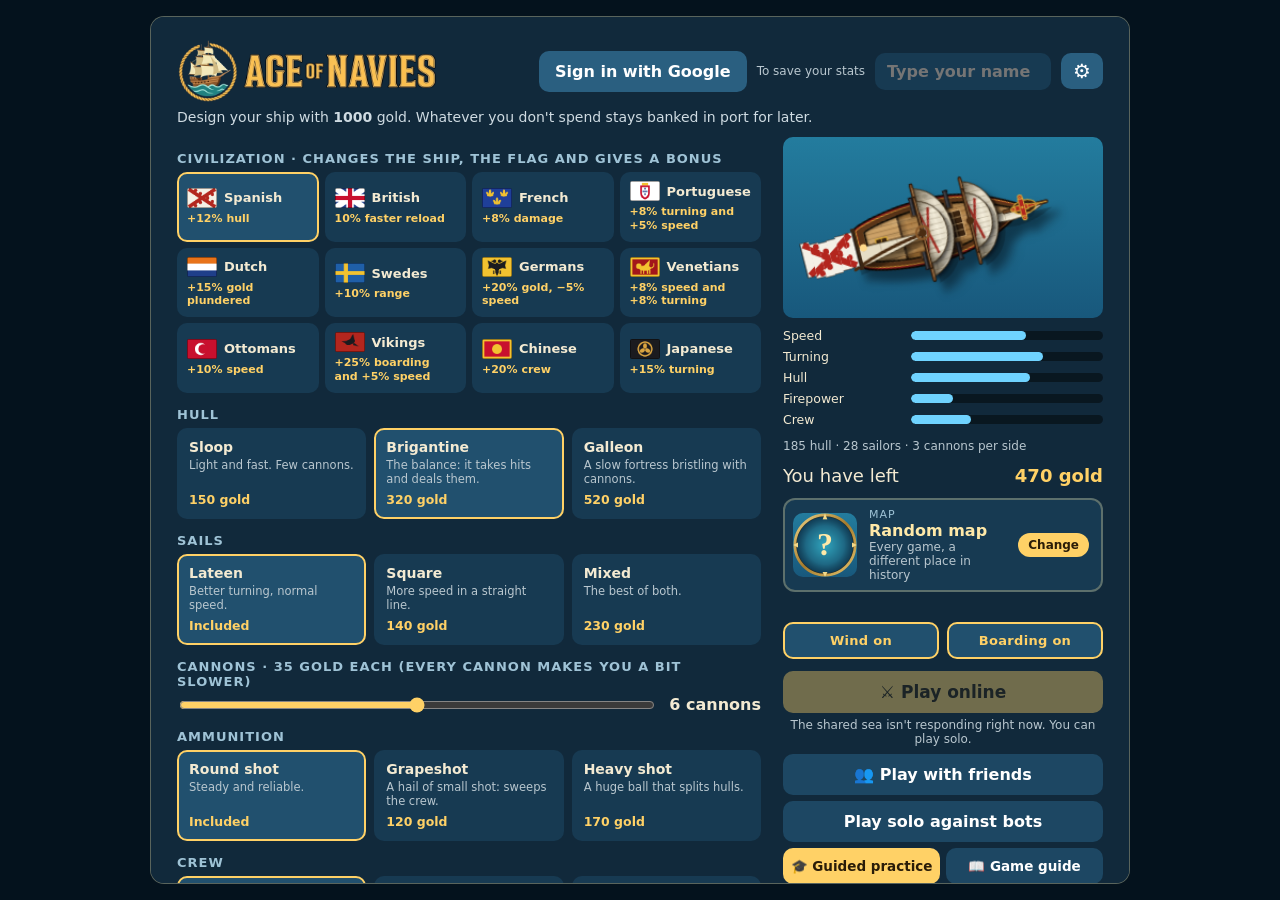
==== index.html @ 177ebe3e "Remolinos: tampoco atrapan a un barco rápido que ya perdió la gente y el casco en el centro (tiran c" ====
<!doctype html>
<html lang="es" data-tema="oscuro" class="cargando">
<head>
  <meta charset="utf-8">
  <meta name="viewport" content="width=device-width, initial-scale=1">
  <title>Age of Navies</title>
  <meta name="description" content="Diseñá tu flota, salí al mar, hundí y abordá barcos, y volvé al puerto con el botín.">
  <link rel="icon" href="favicon.ico" sizes="any">
  <link rel="icon" type="image/png" sizes="32x32" href="img/icono-32.png">
  <link rel="icon" type="image/png" sizes="192x192" href="img/icono-192.png">
  <link rel="apple-touch-icon" href="img/icono-180.png">
  <meta name="theme-color" content="#0f3350">
  <meta property="og:title" content="Age of Navies">
  <meta property="og:description" content="Diseñá tu flota, salí al mar, hundí y abordá barcos, y volvé al puerto con el botín.">
  <meta property="og:image" content="https://ageofnavies.com/img/compartir.jpg">
  <meta property="og:url" content="https://ageofnavies.com/">
  <meta property="og:type" content="website">
  <meta name="twitter:card" content="summary_large_image">
  <script>try { if (localStorage.getItem('aon-tema') === 'claro') document.documentElement.dataset.tema = 'claro'; } catch (e) {}</script>
  <!-- Mientras baja y arranca el juego se ve solo el logo: sin esto, al recargar aparecía un instante el astillero vacío (cajas sin texto ni barco).
       main.js saca la clase "cargando" cuando ya pintó todo; si el juego no llega a arrancar, se saca sola a los 8 segundos. -->
  <style>
    html.cargando body { background: #071a2a; }
    html.cargando body > *:not(#presentacion) { visibility: hidden !important; } /* #presentacion: la portada propia de la app de escritorio */
    html.cargando body::before { content: ""; position: fixed; inset: 0; z-index: 99; background: radial-gradient(ellipse at center, #123a59 0%, #071a2a 75%); }
    html.cargando body::after { content: ""; position: fixed; inset: 0; z-index: 100; background: url(img/logo.png) center / min(420px, 62vw) auto no-repeat; animation: carga-late 1.6s ease-in-out infinite; }
    @keyframes carga-late { 0%, 100% { opacity: 0.55; } 50% { opacity: 1; } }
  </style>
  <script>setTimeout(function () { document.documentElement.classList.remove('cargando'); }, 8000);</script>
  <noscript><style>html.cargando body > * { visibility: visible !important; } html.cargando body::before, html.cargando body::after { display: none; }</style></noscript>
  <script type="importmap">{"imports":{"/src/agua.js":"/src/agua.js?v=749728d3","/src/arte-aleman.js":"/src/arte-aleman.js?v=749728d3","/src/arte-britanico.js":"/src/arte-britanico.js?v=749728d3","/src/arte-chino.js":"/src/arte-chino.js?v=749728d3","/src/arte-elegidos.js":"/src/arte-elegidos.js?v=749728d3","/src/arte-emblemas.js":"/src/arte-emblemas.js?v=749728d3","/src/arte-emblemas2.js":"/src/arte-emblemas2.js?v=749728d3","/src/arte-emblemas3.js":"/src/arte-emblemas3.js?v=749728d3","/src/arte-emblemas4.js":"/src/arte-emblemas4.js?v=749728d3","/src/arte-espanol.js":"/src/arte-espanol.js?v=749728d3","/src/arte-frances.js":"/src/arte-frances.js?v=749728d3","/src/arte-holandes.js":"/src/arte-holandes.js?v=749728d3","/src/arte-japones.js":"/src/arte-japones.js?v=749728d3","/src/arte-motor.js":"/src/arte-motor.js?v=749728d3","/src/arte-otomano.js":"/src/arte-otomano.js?v=749728d3","/src/arte-portugues.js":"/src/arte-portugues.js?v=749728d3","/src/arte-real.js":"/src/arte-real.js?v=749728d3","/src/arte-realista.js":"/src/arte-realista.js?v=749728d3","/src/arte-sueco.js":"/src/arte-sueco.js?v=749728d3","/src/arte-veneciano.js":"/src/arte-veneciano.js?v=749728d3","/src/arte-vikingo.js":"/src/arte-vikingo.js?v=749728d3","/src/banderas.js":"/src/banderas.js?v=749728d3","/src/barcos.js":"/src/barcos.js?v=749728d3","/src/config.js":"/src/config.js?v=749728d3","/src/controles.js":"/src/controles.js?v=749728d3","/src/cuenta.js":"/src/cuenta.js?v=749728d3","/src/dibujo.js":"/src/dibujo.js?v=749728d3","/src/escenarios.js":"/src/escenarios.js?v=749728d3","/src/idioma.js":"/src/idioma.js?v=749728d3","/src/juego.js":"/src/juego.js?v=749728d3","/src/kraken-dibujo.js":"/src/kraken-dibujo.js?v=749728d3","/src/luces.js":"/src/luces.js?v=749728d3","/src/main.js":"/src/main.js?v=749728d3","/src/mapas.js":"/src/mapas.js?v=749728d3","/src/mundo.js":"/src/mundo.js?v=749728d3","/src/practica.js":"/src/practica.js?v=749728d3","/src/puerto.js":"/src/puerto.js?v=749728d3","/src/red.js":"/src/red.js?v=749728d3","/src/rng.js":"/src/rng.js?v=749728d3","/src/sonido.js":"/src/sonido.js?v=749728d3","/src/terreno-obrero.js":"/src/terreno-obrero.js?v=749728d3","/src/terreno.js":"/src/terreno.js?v=749728d3","/src/textos-historia.js":"/src/textos-historia.js?v=749728d3","/src/textos.js":"/src/textos.js?v=749728d3"}}</script>
  <link rel="stylesheet" href="estilos.css?v=749728d3">
</head>
<body>
  <canvas id="agua"></canvas>
  <canvas id="mar"></canvas>

  <div id="hud" class="oculto">
    <img class="logo-hud" src="img/logo.png" alt="Age of Navies">
    <div class="panel arriba-izq">
      <div class="fila"><canvas id="hud-bandera" width="30" height="20"></canvas><b id="hud-nombre">Tu barco</b><span id="hud-zona" class="suave"></span></div>
      <div id="hud-mapa" class="suave"></div>
      <div class="barra"><i id="hud-vida"></i><span id="hud-vida-txt"></span></div>
      <div class="barra trip"><i id="hud-trip"></i><span id="hud-trip-txt"></span></div>
      <div class="fila"><span data-t>Velas</span><span id="hud-velas" class="velas"></span></div>
      <div id="hud-velas-txt" class="suave"></div>
      <div id="hud-viento-fila" class="viento oculto"><canvas id="hud-viento" width="256" height="256"></canvas><span id="hud-viento-txt"></span></div>
      <div class="fila"><span data-t>Flota</span><span id="hud-flota"></span></div>
    </div>
    <div class="panel arriba-der">
      <div class="fila"><span data-t>Oro en bodega</span><b id="hud-bodega" class="oro">0</b></div>
      <div class="fila"><span data-t>Oro en puerto</span><b id="hud-puerto" class="oro">0</b></div>
      <div class="fila"><span data-t>Hundidos</span><b id="hud-hundidos">0</b></div>
      <div class="fila oculto" id="hud-monedas-fila"><span data-t>Monedas malditas</span><b id="hud-monedas" class="maldita">0</b></div>
      <div id="hud-linea" class="oculto">
        <div class="fila"><span data-t>Jugadores eliminados</span><b id="hud-eliminados">0</b></div>
        <div id="hud-tabla"></div>
      </div>
    </div>
    <div id="hud-tesoro" class="oculto">
      <b data-t>Galeón del tesoro en el mar</b>
      <div class="barra"><i id="hud-tesoro-barra"></i></div>
      <span id="hud-tesoro-txt"></span>
    </div>
    <!-- El Kraken despierto: su vida, hasta que lo hunden -->
    <div id="hud-kraken" class="oculto">
      <b id="hud-kraken-titulo">El Kraken despertó</b>
      <div class="barra"><i id="hud-kraken-barra"></i></div>
      <span id="hud-kraken-txt"></span>
    </div>
    <div id="hud-cartel" class="oculto"></div>
    <!-- Práctica guiada: qué hay que hacer y con qué tecla. Las teclas del paso van pintadas de oscuro; al apretarlas se encienden. -->
    <div id="practica" class="oculto">
      <div class="pra-cab"><span id="pra-paso"></span><span class="pra-botones"><button id="pra-saltar" type="button" data-t>Saltar este paso</button><button id="pra-salir" type="button" data-t>Salir de la práctica</button></span></div>
      <div class="pra-cuerpo">
        <div class="pra-texto"><b id="pra-titulo"></b><p id="pra-texto"></p></div>
        <div id="pra-teclas">
          <div class="teclado">
            <div><kbd data-k="q">Q</kbd><kbd data-k="w">W</kbd><kbd class="hueco">E</kbd><kbd data-k="r">R</kbd></div>
            <div class="corrida"><kbd data-k="a">A</kbd><kbd class="hueco">S</kbd><kbd data-k="d">D</kbd><kbd data-k="f">F</kbd><kbd data-k="p" class="suelta">P</kbd></div>
            <div><kbd data-k=" " class="espacio" data-t>espacio</kbd></div>
          </div>
          <div class="flechas"><kbd data-k="arrowup">↑</kbd><div><kbd class="hueco">←</kbd><kbd data-k="arrowdown">↓</kbd><kbd class="hueco">→</kbd></div></div>
          <svg class="raton" viewBox="0 0 64 96" aria-hidden="true">
            <path data-k="m0" d="M30 4 C14 4 4 16 4 32 V40 H30 Z"/>
            <path data-k="m2" d="M34 4 C50 4 60 16 60 32 V40 H34 Z"/>
            <path data-k="mover" d="M4 44 H60 V62 C60 80 48 92 32 92 C16 92 4 80 4 62 Z"/>
            <rect data-k="rueda" x="26" y="12" width="12" height="22" rx="6"/>
            <path class="cruz" d="M32 54 l5 6 h-3 v5 h5 v-3 l6 5 -6 5 v-3 h-5 v5 h3 l-5 6 -5 -6 h3 v-5 h-5 v3 l-6 -5 6 -5 v3 h5 v-5 h-3 z"/>
          </svg>
        </div>
      </div>
    </div>
    <div id="avisos"></div>
    <div id="pista"></div>
    <!-- Las acciones con su tecla: órdenes a la flota (Q y W), la habilidad (R) y el gancho (F). Apagadas (oscuras) mientras no se pueden usar -->
    <div id="hud-acciones">
      <button id="hud-orden" class="accion apagada" type="button"><kbd>Q</kbd><span class="ico"></span><small></small></button>
      <button id="hud-formacion" class="accion apagada" type="button"><kbd>W</kbd><canvas width="96" height="96"></canvas><small></small></button>
      <button id="hud-hab" class="accion" type="button"><kbd>R</kbd><span class="ico"></span><i class="espera"></i><b class="seg"></b><small></small></button>
      <button id="hud-gancho" class="accion apagada" type="button"><kbd>F</kbd><canvas width="96" height="96"></canvas><i class="espera"></i><b class="seg"></b><small></small></button>
    </div>
    <canvas id="minimapa" width="240" height="240"></canvas>
  </div>

  <div id="pantalla-astillero" class="pantalla">
    <div class="caja ancha">
      <div class="cabecera">
        <h1><img class="logo-titulo" src="img/logo.png" alt="Age of Navies"></h1>
        <div class="cabecera-der"><div id="cuenta"></div><button id="aj-abrir" class="boton icono" type="button" title="Ajustes" aria-label="Ajustes">⚙</button></div>
      </div>
      <p id="ast-sub" class="sub"></p>
      <div class="astillero">
        <div id="ast-opciones"></div>
        <div class="resumen">
          <canvas id="ast-vista" width="300" height="170"></canvas>
          <div id="ast-barras"></div>
          <div class="fila grande"><span data-t>Te queda</span><b id="ast-resto" class="oro"></b></div>
          <button id="ast-mapa-btn" class="mapa-boton" type="button">
            <canvas id="ast-mapa-vista" width="128" height="128"></canvas>
            <span><small data-t>Mapa</small><b id="ast-mapa-nombre"></b><em id="ast-mapa-lugar"></em></span>
            <i data-t>Cambiar</i>
          </button>
          <p id="ast-mapa-desc" class="suave"></p>
          <div id="ast-reglas" class="chips dos">
            <button id="reg-viento" type="button" class="chip"></button>
            <button id="reg-abordajes" type="button" class="chip"></button>
          </div>
          <label id="ast-nombre-fila" class="aj-nombre oculto"><span data-t>Nombre de capitán</span><input id="ast-nombre" class="nombre-propio" type="text" maxlength="16" autocomplete="off" spellcheck="false"></label>
          <button id="ast-linea" class="boton principal linea" type="button" data-t>⚔ Jugar online</button>
          <p id="ast-linea-info" class="suave centro"></p>
          <button id="ast-salas" class="boton secundario" type="button" data-t>👥 Jugar con amigos</button>
          <button id="ast-zarpar" class="boton secundario">Jugar solo contra bots</button>
          <div class="aprender">
            <button id="ast-practica" class="boton secundario" type="button" data-t>🎓 Práctica guiada</button>
            <button id="ast-guia" class="boton secundario" type="button" data-t>📖 Guía del juego</button>
          </div>
          <p id="ast-primera" class="suave centro oculto" data-t>¿Primera vez? Empezá por la práctica guiada: son tres minutos.</p>
          <p id="ast-mejor" class="suave"></p>
        </div>
      </div>
    </div>
  </div>

  <div id="pantalla-puerto" class="pantalla oculto">
    <div class="caja ancha">
      <h2 data-t>Puerto</h2>
      <p class="sub" data-t>Tu oro quedó a salvo. Tocá lo que quieras comprar: cada tarjeta dice qué hace y cuánto cuesta.</p>
      <p id="pto-practica" class="aviso bueno oculto" data-t>¡Práctica terminada! Mirá tranquilo qué se puede comprar. Al salir del puerto te mostramos una guía corta del resto del juego.</p>
      <div class="astillero">
        <div id="pto-opciones"></div>
        <div class="resumen">
          <canvas id="pto-vista" width="300" height="170"></canvas>
          <div id="pto-barras"></div>
          <div class="fila grande"><span data-t>Tu oro</span><b id="pto-oro" class="oro"></b></div>
          <button id="pto-salir" class="boton principal" data-t>Volver al mar</button>
        </div>
      </div>
    </div>
  </div>

  <div id="pantalla-fin" class="pantalla oculto">
    <div class="caja">
      <h2 id="fin-titulo">Te hundieron</h2>
      <div id="fin-datos"></div>
      <button id="fin-volver" class="boton principal" type="button"></button>
      <button id="fin-otra" class="boton secundario" type="button" data-t>Cambiar de flota</button>
    </div>
  </div>

  <div id="pantalla-guia" class="pantalla oculto">
    <div class="caja">
      <div class="cabecera"><h2 id="guia-titulo"></h2><span id="guia-n" class="suave"></span></div>
      <canvas id="guia-dibujo" width="1016" height="360"></canvas>
      <p id="guia-texto" class="sub"></p>
      <div class="botones">
        <button id="guia-atras" class="boton" type="button" data-t>Atrás</button>
        <button id="guia-sig" class="boton principal" type="button"></button>
      </div>
      <button id="guia-cerrar" class="boton enlace" type="button" data-t>Cerrar la guía</button>
    </div>
  </div>

  <div id="pantalla-mapas" class="pantalla oculto">
    <div class="caja ancha">
      <div class="cabecera">
        <h2 data-t>¿Dónde vas a navegar?</h2>
        <button id="map-cerrar" class="boton" type="button" data-t>Cerrar</button>
      </div>
      <p class="sub" data-t>Veinte lugares de la era de la vela. Las banderas muestran quiénes navegan en cada uno.</p>
      <div id="map-grilla"></div>
    </div>
  </div>

  <div id="pantalla-salas" class="pantalla oculto">
    <div class="caja">
      <div class="cabecera">
        <h2 data-t>Jugar con amigos</h2>
        <button id="sal-cerrar" class="boton" type="button" data-t>Cerrar</button>
      </div>
      <p class="sub" data-t>Creá una sala y pasale el código a tus amigos, o entrá a una sala pública.</p>
      <h3 data-t>Crear una sala</h3>
      <p id="sal-resumen" class="suave"></p>
      <div class="sal-fila">
        <label><span data-t>Jugadores</span>
          <select id="sal-max" class="campo"><option>2</option><option>4</option><option selected>6</option><option>8</option><option>12</option></select></label>
        <label class="sal-check"><input id="sal-publica" type="checkbox"> <span data-t>Sala pública (aparece en la lista)</span></label>
      </div>
      <button id="sal-crear" class="boton principal" type="button" data-t>Crear sala</button>
      <h3 data-t>Entrar con un código</h3>
      <div class="sal-fila">
        <input id="sal-codigo" class="campo" maxlength="6" autocomplete="off" placeholder="Código de la sala" data-t-ph>
        <button id="sal-entrar" class="boton" type="button" data-t>Entrar</button>
      </div>
      <h3 data-t>Salas públicas</h3>
      <div id="sal-lista"></div>
      <p id="sal-info" class="suave centro"></p>
    </div>
  </div>

  <div id="pantalla-perfil" class="pantalla oculto">
    <div class="caja">
      <h2>⚓ <span id="per-nombre"></span></h2>
      <div id="per-datos" class="datos"></div>
      <h3 data-t>Mejores saqueos</h3>
      <div id="per-ranking"></div>
      <div class="botones">
        <button id="per-cambiar" class="boton" data-t>Cambiar nombre</button>
        <button id="per-cerrar" class="boton principal" data-t>Cerrar</button>
      </div>
    </div>
  </div>

  <div id="pantalla-nombre" class="pantalla oculto">
    <form id="nom-form" class="caja chica">
      <h2 data-t>Tu nombre de jugador</h2>
      <p class="sub" data-t>Es el nombre que van a ver los demás. Tu mail de Google no se muestra a nadie.</p>
      <input id="nom-input" class="campo" maxlength="16" minlength="3" placeholder="Capitán…" data-t-ph autocomplete="off" required>
      <p id="nom-error" class="error"></p>
      <div class="botones">
        <button id="nom-cancelar" type="button" class="boton" data-t>Cancelar</button>
        <button id="nom-guardar" class="boton principal" data-t>Guardar</button>
      </div>
    </form>
  </div>

  <div id="pantalla-ajustes" class="pantalla oculto">
    <div class="caja chica">
      <h2 data-t>Ajustes</h2>
      <button type="button" class="aj-seccion" data-sec="idioma"><span data-t>Idioma</span> · <span id="aj-idioma-nombre"></span></button>
      <div id="aj-sec-idioma" class="aj-panel oculto">
      <div id="aj-idiomas" class="chips"></div>
      </div>
      <button type="button" class="aj-seccion" data-sec="graficos"><span data-t>Configuración de gráficos</span></button>
      <div id="aj-sec-graficos" class="aj-panel oculto">
      <div id="aj-escenario-bloque">
      <h3 data-t>Escenario</h3>
      <div id="aj-escenario" class="chips">
        <button type="button" class="chip" data-id="atardecer" data-t>Atardecer</button>
        <button type="button" class="chip" data-id="manana" data-t>Día</button>
        <button type="button" class="chip" data-id="noche" data-t>Noche</button>
        <button type="button" class="chip" data-id="tormenta" data-t>Tormenta</button>
      </div>
      </div>
      <h3 data-t>Pantalla</h3>
      <div id="aj-temas" class="chips dos">
        <button type="button" class="chip" data-id="oscuro">🌙 <span data-t>Oscura</span></button>
        <button type="button" class="chip" data-id="claro">☀️ <span data-t>Clara</span></button>
      </div>
      <h3 data-t>Gráficos</h3>
      <div id="aj-calidad" class="chips">
        <button type="button" class="chip" data-id="baja" data-t>Baja</button>
        <button type="button" class="chip" data-id="media" data-t>Media</button>
        <button type="button" class="chip" data-id="alta" data-t>Alta</button>
        <button type="button" class="chip" data-id="maxima" data-t>Ultra</button>
      </div>
      <label class="aj-vol"><span data-t>Resolución</span><input id="aj-res" type="range" min="50" max="100" step="5"><b id="aj-res-n"></b></label>
      <div class="aj-vol"><span data-t>Cuadros por segundo</span><span id="aj-fps" class="chips">
        <button type="button" class="chip" data-id="30">30</button>
        <button type="button" class="chip" data-id="60">60</button>
        <button type="button" class="chip" data-id="120">120</button>
        <button type="button" class="chip" data-id="0" data-t>Sin tope</button>
      </span><b></b></div>
      <label class="aj-tilde"><input id="aj-calma" type="checkbox"> <span data-t>Menos movimiento en pantalla</span></label>
      <label class="aj-tilde"><input id="aj-formas" type="checkbox"> <span data-t>Amigos y enemigos con formas, además del color</span></label>
      </div>
      <button type="button" class="aj-seccion" data-sec="controles"><span data-t>Configuración de controles</span></button>
      <div id="aj-sec-controles" class="aj-panel oculto">
      <p class="suave aj-nota" data-t>Clic en una tecla para cambiarla</p>
      <div id="aj-teclas" class="aj-teclas"></div>
      <button id="aj-teclas-reset" type="button" class="boton aj-reset" data-t>Restablecer teclas</button>
      <div class="ayuda"><span data-t>El barco sigue al cursor · clic izquierdo: babor · clic derecho: estribor · espacio: los dos</span></div>
      </div>
      <h3 data-t>Sonido</h3>
      <label class="aj-vol"><span data-t>Efectos y ambiente</span><input id="aj-vol-sonido" type="range" min="0" max="100" step="1"><b id="aj-vol-sonido-n"></b></label>
      <label class="aj-vol"><span data-t>Música</span><input id="aj-vol-musica" type="range" min="0" max="100" step="1"><b id="aj-vol-musica-n"></b></label>
      <p class="suave aj-nota" id="aj-credito"></p>
      <p id="aj-sigue" class="suave oculto" data-t>La partida sigue mientras tenés los ajustes abiertos. ESC para volver.</p>
      <div class="botones">
        <button id="aj-dejar" type="button" class="boton oculto" data-t>Dejar la partida</button>
        <button id="aj-cerrar" type="button" class="boton principal" data-t>Cerrar</button>
      </div>
    </div>
  </div>

  <script src="vendor/supabase.min.js?v=749728d3" defer></script>
  <script type="module" src="src/main.js?v=749728d3"></script>
</body>
</html>
---- estilos.css ----
/* Colores: pantalla oscura (la de siempre) y pantalla clara. El mar del juego no cambia. */
:root {
  --fondo: #0f3350; --texto: #f3ead2; --suave: #b9c7cf; --sub: #cfdbe2; --titulo: #ffe9a8; --rotulo: #9fc3d6;
  --panel: rgba(8, 26, 40, 0.72); --panel-fuerte: rgba(8, 26, 40, 0.85); --borde: rgba(255, 236, 170, 0.3); --velo: rgba(6, 22, 36, 0.82);
  --caja: #11293b; --tarjeta: #173a52; --tarjeta-hover: #1d4763; --tarjeta-elegida: #21506e;
  --carta: linear-gradient(#1a405a, #143247); --carta-elegida: linear-gradient(#245674, #1b4560);
  --oro: #ffd166; --acento: #ffd166; --boton: #2a5f80; --boton-2: #1d4763; --campo: #0c2233; --texto-campo: #fff;
  --surco: rgba(0, 0, 0, 0.45); --error: #ff8f8f; --yo: #b8ffcb; --maldita: #b9e8a0; --maldita-borde: #3d5a2a;
  /* La identidad del mar, compartida con el inicio de la app y con src/escenarios.js (PALETA): vidrio oscuro, borde dorado y los
     cálidos reservados para luces y acentos. */
  --vidrio: rgba(5, 18, 28, 0.66); --vidrio-fuerte: rgba(5, 18, 28, 0.80); --borde-oro: rgba(255, 233, 168, 0.3); --farol: #ffb45e; --marfil: #f3ead2;
  color-scheme: dark;
}
:root[data-tema="claro"] {
  --fondo: #cfe3ee; --texto: #23303a; --suave: #5d6b74; --sub: #4a5560; --titulo: #7a4a06; --rotulo: #3f6a80;
  --panel: rgba(251, 246, 231, 0.9); --panel-fuerte: rgba(251, 246, 231, 0.96); --borde: rgba(90, 70, 30, 0.3); --velo: rgba(190, 214, 228, 0.78);
  --caja: #fbf6e7; --tarjeta: #efe6cc; --tarjeta-hover: #e6d9b6; --tarjeta-elegida: #ffe7a6;
  --carta: linear-gradient(#f5edd6, #eadfc0); --carta-elegida: linear-gradient(#ffeebc, #ffe19a);
  --oro: #9a6200; --acento: #d99a00; --boton: #2a5f80; --boton-2: #3d7699; --campo: #fff; --texto-campo: #23303a;
  --surco: rgba(0, 0, 0, 0.18); --error: #c0392b; --yo: #1c7a3a; --maldita: #3f7a22; --maldita-borde: #9cc480;
  color-scheme: light;
}
* { box-sizing: border-box; }
html, body { margin: 0; height: 100%; overflow: hidden; background: var(--fondo); color: var(--texto); font-family: system-ui, -apple-system, 'Segoe UI', sans-serif; }
/* el agua (WebGL) va debajo del lienzo del juego, que es transparente donde hay mar */
canvas#agua { position: fixed; inset: 0; width: 100%; height: 100%; display: block; pointer-events: none; }
canvas#mar { position: fixed; inset: 0; width: 100%; height: 100%; display: block; cursor: none; }
.oculto { display: none !important; }
/* En el mar, los paneles son del mismo vidrio que el inicio: oscuro, translúcido, con el borde dorado (la pantalla clara conserva los suyos) */
:root:not([data-tema="claro"]) #hud .panel { background: var(--vidrio); border-color: var(--borde-oro); backdrop-filter: blur(6px); }
:root:not([data-tema="claro"]) #hud .accion:not(.apagada), :root:not([data-tema="claro"]) #hud .aviso { background: var(--vidrio-fuerte); backdrop-filter: blur(6px); }
:root:not([data-tema="claro"]) #minimapa { box-shadow: 0 0 0 1px var(--borde-oro); }
.oro { color: var(--oro); }
.suave { color: var(--suave); font-size: 12px; }

/* HUD */
#hud { position: fixed; inset: 0; pointer-events: none; }
.panel { position: absolute; background: var(--panel); border: 1px solid var(--borde); border-radius: 10px; padding: 10px 12px; font-size: 13px; min-width: 200px; }
.arriba-izq { top: 62px; left: 12px; }
.logo-hud { position: absolute; top: 10px; left: 12px; height: 44px; filter: drop-shadow(0 2px 3px rgba(0,0,0,0.5)); }
.logo-titulo { display: block; height: 64px; max-width: 100%; object-fit: contain; object-position: left; }
.arriba-der { top: 12px; right: 12px; }
.abajo-izq { bottom: 12px; left: 12px; }
.fila { display: flex; justify-content: space-between; align-items: center; gap: 14px; margin: 3px 0; }
.fila.grande { font-size: 18px; margin: 12px 0; }
.barra { position: relative; height: 16px; background: rgba(0, 0, 0, 0.5); border-radius: 5px; overflow: hidden; margin: 5px 0; }
.barra i { position: absolute; inset: 0 auto 0 0; background: #3ecf5e; width: 100%; }
.barra.trip i { background: #e8c16a; }
.barra span { position: absolute; inset: 0; text-align: center; font-size: 11px; line-height: 16px; color: #fff; text-shadow: 0 1px 2px #000; }
.barra.chica { height: 8px; width: 120px; margin: 0; }
.barra.chica i { background: #ffd166; }
.recarga { display: flex; justify-content: space-between; align-items: center; gap: 10px; margin: 4px 0; }
.ayuda { margin-top: 8px; font-size: 11px; color: var(--suave); }
.velas { letter-spacing: 3px; color: var(--texto); }
.viento { display: flex; align-items: center; gap: 8px; margin: 6px 0 2px; font-size: 13px; }
.viento canvas { width: 128px; height: 128px; flex: none; } /* 128 desde el 14/11/2026 (era 64, después 96): Nicolás la pidió más grande */
.viento .bien { color: var(--yo); }
.viento .mal { color: var(--error); }
#minimapa { position: absolute; right: 12px; bottom: 12px; border-radius: 8px; }
#avisos { position: absolute; top: 14px; left: 50%; transform: translateX(-50%); display: flex; flex-direction: column; gap: 6px; align-items: center; width: min(560px, 60vw); }
.aviso { background: var(--panel-fuerte); border-radius: 8px; padding: 7px 14px; font-size: 14px; font-weight: 600; border-left: 4px solid #8fb7cc; text-align: center; }
.aviso.bueno { border-color: #3ecf5e; }
.aviso.malo { border-color: #e5484d; }
/* Kraken y monedas de Flint Braun: más grandes y con una entrada que llama la atención */
#avisos:has(.grande) { width: min(820px, 60vw); }
.aviso.grande { padding: 13px 26px; font-size: clamp(18px, 2.3vw, 27px); font-weight: 800; line-height: 1.25; border-left-width: 7px; border-radius: 12px; box-shadow: 0 8px 22px rgba(0, 0, 0, 0.4); animation: aviso-grande 0.35s ease-out; }
.aviso.grande.info { border-color: var(--maldita); }
@keyframes aviso-grande { 0% { opacity: 0; transform: scale(0.85) translateY(-10px); } 60% { transform: scale(1.04); } 100% { opacity: 1; transform: none; } }
#pista { position: absolute; bottom: 110px; left: 50%; transform: translateX(-50%); background: rgba(255, 236, 170, 0.92); color: #2a1c08; font-weight: 700; padding: 8px 16px; border-radius: 999px; font-size: 14px; white-space: nowrap; }
#pista:empty { display: none; }
/* El evento del tesoro: cartel arriba con el tiempo que le queda al galeón para llegar al puerto */
#hud-tesoro { position: absolute; top: 14px; left: 50%; transform: translateX(-50%); width: min(380px, 46vw); padding: 8px 14px 10px; border-radius: 12px; text-align: center;
  background: rgba(40, 28, 6, 0.86); border: 2px solid #e2b93b; color: #ffe9a8; box-shadow: 0 6px 18px rgba(0, 0, 0, 0.35); }
#hud-tesoro b { display: block; font-size: 14px; letter-spacing: 0.6px; text-transform: uppercase; }
#hud-tesoro .barra { height: 9px; margin: 6px 0 4px; background: rgba(0, 0, 0, 0.45); }
#hud-tesoro .barra i { background: linear-gradient(90deg, #ffd166, #e2a23b); }
#hud-tesoro span { font-size: 12px; font-weight: 700; }
#hud-tesoro:not(.oculto) ~ #avisos { top: 92px; }
/* El Kraken: el mismo cartel, en el rosa viejo de su piel, con su vida. Si también anda el galeón del tesoro, va debajo de ese cartel */
#hud-kraken { position: absolute; top: 14px; left: 50%; transform: translateX(-50%); width: min(380px, 46vw); padding: 8px 14px 10px; border-radius: 12px; text-align: center;
  background: rgba(30, 16, 22, 0.9); border: 2px solid #a8707f; color: #dcb9c0; box-shadow: 0 6px 18px rgba(0, 0, 0, 0.45); }
#hud-kraken b { display: block; font-size: 14px; letter-spacing: 0.6px; text-transform: uppercase; }
#hud-kraken .barra { height: 9px; margin: 6px 0 4px; background: rgba(0, 0, 0, 0.5); }
#hud-kraken .barra i { background: linear-gradient(90deg, #dcb9c0, #a8707f 55%, #4a2f3a); }
#hud-kraken span { font-size: 12px; font-weight: 700; font-variant-numeric: tabular-nums; }
#hud-kraken.furia { border-color: #e07a5f; }
#hud-tesoro:not(.oculto) ~ #hud-kraken { top: 92px; }
#hud-kraken:not(.oculto) ~ #avisos { top: 92px; }
#hud-tesoro:not(.oculto) ~ #hud-kraken:not(.oculto) ~ #avisos { top: 170px; }
/* Cartel grande y breve en el medio (el viento cambió) */
#hud-cartel { position: absolute; top: 24%; left: 50%; transform: translateX(-50%); padding: 12px 30px; border-radius: 12px; font-size: clamp(20px, 3vw, 34px); font-weight: 900; letter-spacing: 3px;
  text-transform: uppercase; color: #fff; background: rgba(8, 30, 48, 0.78); border: 2px solid rgba(255, 255, 255, 0.55); text-shadow: 0 2px 8px rgba(0, 0, 0, 0.6); animation: cartel 3.6s ease both; }
@keyframes cartel { 0% { opacity: 0; transform: translateX(-50%) scale(0.92); } 10%, 78% { opacity: 1; transform: translateX(-50%) scale(1); } 100% { opacity: 0; transform: translateX(-50%) scale(1.03); } }
/* Las acciones con su tecla (Q y W de la flota, R de la habilidad): botones cuadrados abajo, en el medio */
/* abajo a la izquierda (14/11/2026): en el medio los tapaba el cartel de ayuda ("Arrimate al Mercante…") */
#hud-acciones { position: absolute; bottom: 12px; left: 12px; display: flex; gap: 10px; pointer-events: auto; }
@media (min-width: 1800px) { #hud-acciones { zoom: 1.25; } }
@media (min-width: 2300px) { #hud-acciones { zoom: 1.5; } } /* en pantallas grandes quedaban chicos */
.accion { position: relative; width: 84px; height: 88px; padding: 0; border-radius: 12px; border: 2px solid var(--borde); background: var(--panel-fuerte); color: var(--texto); cursor: pointer; font: inherit; overflow: hidden; }
.accion:hover { border-color: var(--acento); }
.accion kbd { position: absolute; top: 4px; left: 4px; z-index: 2; min-width: 20px; height: 20px; display: grid; place-items: center; border-radius: 5px; font: 800 12px system-ui, sans-serif; background: #efe6cc; color: #2a1c08; border-bottom: 2px solid #b9ab86; }
.accion .ico { position: absolute; inset: 6px 0 30px; display: grid; place-items: center; font-size: 32px; line-height: 1; }
.accion canvas { position: absolute; left: 18px; top: 6px; width: 48px; height: 48px; }
.accion small { position: absolute; left: 2px; right: 2px; bottom: 4px; height: 24px; display: grid; place-items: center; font-size: 10.5px; font-weight: 700; line-height: 1.1; text-align: center; overflow: hidden; }
.accion .espera { position: absolute; left: 0; right: 0; top: 0; height: 0; background: rgba(0, 0, 0, 0.66); z-index: 1; }
.accion .seg { position: absolute; inset: 0 0 26px; display: grid; place-items: center; z-index: 2; font-size: 24px; font-weight: 900; color: #fff; text-shadow: 0 1px 4px #000; }
.accion.lista { border-color: var(--acento); }
.accion.activa { border-color: #ff8f8f; }
/* apagada: todavía no se puede usar (sin flota, gancho fuera de alcance…): gris y oscura; se enciende de color cuando se puede */
.accion.apagada { border-color: rgba(255, 255, 255, 0.12); background: rgba(6, 16, 24, 0.9); cursor: default; }
.accion.apagada > :not(.seg):not(.espera) { filter: grayscale(1) brightness(0.5); } /* los segundos de espera siguen blancos, para leerlos */
.accion.apagada:hover { border-color: rgba(255, 255, 255, 0.12); }
#pantalla-ajustes .ayuda { margin: 0; font-size: 12px; line-height: 1.5; }
#aj-sigue { margin: 10px 0 0; color: var(--titulo); font-weight: 700; }
#aj-dejar { background: #8a2d2d; }

/* Práctica guiada: el panel de abajo con el paso y el teclado dibujado */
#practica { position: absolute; bottom: 12px; left: 50%; transform: translateX(-50%); width: min(clamp(680px, 44vw, 900px), calc(100vw - 800px)); min-width: 430px; /* deja lugar a los botones de abajo a la izquierda y al minimapa */ background: var(--panel-fuerte); border: 2px solid var(--acento); border-radius: 12px; padding: 9px 14px 11px; pointer-events: auto; }
#hud.practica #pista { bottom: auto; top: 23%; }
@media (max-width: 1240px) { #hud.practica #hud-acciones { bottom: 250px; } } /* pantalla angosta: los botones suben para no pisar el panel de la práctica */
.pra-cab { display: flex; justify-content: space-between; align-items: center; gap: 10px; font-size: 12px; color: var(--rotulo); text-transform: uppercase; letter-spacing: 1px; font-weight: 800; }
.pra-botones { display: flex; gap: 6px; }
.pra-botones button { font: inherit; font-size: 11px; text-transform: none; letter-spacing: 0; font-weight: 700; padding: 4px 9px; border-radius: 999px; border: 1px solid var(--borde); background: none; color: var(--suave); cursor: pointer; }
.pra-botones button:hover { color: var(--texto); border-color: var(--acento); }
.pra-cuerpo { display: flex; flex-wrap: wrap; gap: 8px 16px; align-items: center; justify-content: center; margin-top: 4px; }
.pra-texto { flex: 1; min-width: 250px; }
.pra-texto b { font-size: 18px; color: var(--titulo); }
.pra-texto p { margin: 4px 0 0; font-size: clamp(13.5px, 0.95vw, 16px); line-height: 1.4; }
#practica.hecho { animation: pra-hecho 0.9s ease; }
@keyframes pra-hecho { 0%, 100% { box-shadow: none; } 30% { box-shadow: 0 0 0 4px rgba(62, 207, 94, 0.85); border-color: #3ecf5e; } }
#pra-teclas { display: flex; gap: 12px; align-items: flex-end; flex: none; }
.teclado, .flechas { display: flex; flex-direction: column; gap: 4px; }
.teclado > div, .flechas > div { display: flex; gap: 4px; }
.teclado .corrida { margin-left: 9px; }
.flechas { align-items: center; }
#practica kbd { width: 30px; height: 30px; display: grid; place-items: center; border-radius: 6px; font: 800 13px system-ui, sans-serif; background: #efe6cc; color: #2a1c08; border-bottom: 3px solid #b9ab86; opacity: 0.4; transition: transform 0.05s; }
#practica kbd.hueco { opacity: 0.16; }
#practica kbd.suelta { margin-left: 12px; }
#practica kbd.espacio { width: 132px; height: 24px; font-size: 10px; text-transform: uppercase; letter-spacing: 1px; margin-left: 22px; }
/* la tecla que pide el paso: pintada de oscuro, con el borde dorado */
#practica kbd.pide { opacity: 1; background: #17120a; color: #ffd166; border-bottom-color: #000; box-shadow: 0 0 0 2px #ffd166; }
#practica kbd.apretada { opacity: 1; background: #ffd166; color: #2a1c08; border-bottom-color: #b9812a; transform: translateY(2px); }
.raton { width: 46px; height: 69px; flex: none; }
.raton [data-k] { fill: #efe6cc; opacity: 0.4; stroke: #2a1c08; stroke-width: 1.5; }
.raton .cruz { fill: #2a1c08; opacity: 0.25; }
.raton [data-k].pide { opacity: 1; fill: #17120a; stroke: #ffd166; stroke-width: 2.5; }
.raton [data-k="mover"].pide ~ .cruz { fill: #ffd166; opacity: 1; }
.raton [data-k].apretada { opacity: 1; fill: #ffd166; }
/* Astillero: aprender a jugar */
.aprender { display: grid; grid-template-columns: 1fr 1fr; gap: 6px; }
.aprender .boton { padding: 10px 6px; font-size: 13.5px; }
.aprender .boton.nuevo { background: #ffd166; color: #2a1c08; animation: carga-late 1.6s ease-in-out infinite; }
#ast-primera { color: var(--titulo); font-weight: 700; }
/* Guía del juego */
#pantalla-guia .caja { width: min(760px, 100%); }
#pantalla-guia { z-index: 7; } /* por encima del menú de la app de escritorio */
#guia-dibujo { width: 100%; height: auto; border-radius: 10px; display: block; margin: 8px 0 4px; }
#guia-texto { font-size: 16px; line-height: 1.5; min-height: 112px; }
#guia-cerrar { display: block; margin: 8px auto 0; }
#pto-practica { text-align: left; margin-bottom: 10px; }

/* Pantallas */
.pantalla { position: fixed; inset: 0; background: var(--velo); display: flex; align-items: center; justify-content: center; padding: 16px; overflow: auto; }
.caja { background: var(--caja); border: 1px solid var(--borde); border-radius: 14px; padding: 22px 26px; width: min(560px, 100%); max-height: 100%; overflow: auto; }
.caja.ancha { width: min(980px, 100%); }
h1 { margin: 0; font-size: 34px; letter-spacing: 2px; color: var(--titulo); }
h2 { margin: 0 0 6px; font-size: 26px; color: var(--titulo); }
h3 { margin: 14px 0 6px; font-size: 13px; text-transform: uppercase; letter-spacing: 1px; color: var(--rotulo); }
.sub { margin: 6px 0 12px; color: var(--sub); font-size: 14px; }
.astillero { display: grid; grid-template-columns: 1fr 320px; gap: 22px; }
@media (max-width: 800px) { .astillero { grid-template-columns: 1fr; } }
.opciones { display: grid; grid-template-columns: repeat(3, 1fr); gap: 8px; }
.opcion { background: var(--tarjeta); border: 2px solid transparent; border-radius: 10px; padding: 9px 10px; color: inherit; text-align: left; cursor: pointer; font: inherit; }
.opcion:hover { background: var(--tarjeta-hover); }
.opcion.elegida { border-color: var(--acento); background: var(--tarjeta-elegida); }
.opcion b { display: block; font-size: 14px; }
.opcion small { display: block; color: var(--suave); font-size: 11.5px; margin: 3px 0; min-height: 28px; }
.opcion em { font-style: normal; color: var(--oro); font-size: 12.5px; font-weight: 700; }
.deslizador { display: flex; align-items: center; gap: 12px; }
.deslizador input { flex: 1; accent-color: #ffd166; }
.resumen canvas { width: 100%; background: linear-gradient(#237c9e, #18587c); border-radius: 10px; }
.stat { display: grid; grid-template-columns: 120px 1fr; align-items: center; gap: 8px; font-size: 12.5px; margin: 6px 0; }
.stat div { height: 9px; background: var(--surco); border-radius: 5px; overflow: hidden; }
.stat i { display: block; height: 100%; background: #6fd3ff; border-radius: 5px; transition: width 0.2s; }
.boton { font: inherit; font-weight: 700; border: 0; border-radius: 10px; padding: 11px 16px; cursor: pointer; background: var(--boton); color: #fff; }
.boton.principal { background: #ffd166; color: #2a1c08; width: 100%; font-size: 16px; margin-top: 8px; }
.boton:disabled { opacity: 0.4; cursor: not-allowed; }
.mejora { display: flex; justify-content: space-between; align-items: center; gap: 12px; background: var(--tarjeta); border-radius: 10px; padding: 9px 12px; margin: 7px 0; }
.mejora div b { display: block; font-size: 14px; }
.mejora div small { color: var(--suave); font-size: 12px; }
.mejora .boton { white-space: nowrap; min-width: 92px; }
#fin-datos { margin: 12px 0; font-size: 15px; }

.opcion:disabled { cursor: default; opacity: 0.55; }
.opcion.elegida:disabled { opacity: 1; }
.opcion em.caro { color: var(--error); }
#hud-velas-txt { margin-top: 2px; }

/* Cuenta y perfil */
.cabecera { display: flex; justify-content: space-between; align-items: center; gap: 12px; flex-wrap: wrap; }
#cuenta { display: flex; align-items: center; gap: 10px; }
.boton.enlace { background: none; color: var(--suave); padding: 6px; font-weight: 500; text-decoration: underline; }
.caja.chica { width: min(420px, 100%); }
.campo { width: 100%; font: inherit; font-size: 18px; padding: 11px 12px; border-radius: 10px; border: 2px solid var(--boton); background: var(--campo); color: var(--texto-campo); }
.campo:focus { outline: none; border-color: var(--acento); }
.error { color: var(--error); font-size: 13px; min-height: 18px; margin: 8px 0 0; }
.botones { display: flex; gap: 10px; margin-top: 12px; }
.botones .boton { flex: 1; margin-top: 0; }
.datos { display: grid; grid-template-columns: repeat(2, 1fr); gap: 8px; margin: 12px 0; }
.dato { background: var(--tarjeta); border-radius: 10px; padding: 10px 12px; }
.dato b { display: block; font-size: 22px; color: var(--oro); }
.dato span { font-size: 12px; color: var(--suave); }
#per-ranking .fila { padding: 5px 8px; border-radius: 6px; }
#per-ranking .fila.yo { background: var(--tarjeta-elegida); }
#pantalla-nombre { z-index: 5; }

.mapa { display: flex; align-items: center; gap: 10px; margin-top: 4px; }
.mapa span { font-size: 13px; text-transform: uppercase; letter-spacing: 1px; color: var(--rotulo); }
.mapa select.campo { font-size: 15px; padding: 8px 10px; cursor: pointer; }
#ast-mapa-desc { margin: 6px 0 2px; min-height: 16px; }

#ast-mapa-desc b { color: var(--titulo); font-weight: 600; }
.mapa select.campo { min-width: 0; flex: 1; }

/* Civilizaciones */
.opciones.civs { grid-template-columns: repeat(4, 1fr); gap: 6px; }
.opciones.civs .opcion { padding: 7px 8px; }
.civ { display: flex; align-items: center; gap: 7px; }
.civ canvas { width: 30px; height: 20px; flex: none; border-radius: 2px; }
.opciones.civs .opcion b { font-size: 13px; }
.opciones.civs .opcion em { display: block; font-size: 11px; margin-top: 4px; line-height: 1.25; }
@media (max-width: 800px) { .opciones.civs { grid-template-columns: repeat(2, 1fr); } }
#hud-bandera { width: 24px; height: 16px; flex: none; }
#hud-nombre { flex: 1; }

/* Menú de mapas */
.mapa-boton { display: flex; align-items: center; gap: 12px; width: 100%; margin-top: 6px; padding: 8px 12px 8px 8px; background: var(--tarjeta); border: 2px solid var(--borde); border-radius: 12px; color: inherit; font: inherit; cursor: pointer; text-align: left; }
.mapa-boton:hover { background: var(--tarjeta-hover); border-color: var(--acento); }
.mapa-boton canvas { width: 64px; height: 64px; flex: none; }
.mapa-boton span { flex: 1; min-width: 0; display: flex; flex-direction: column; }
.mapa-boton small { font-size: 11px; text-transform: uppercase; letter-spacing: 1px; color: var(--rotulo); }
.mapa-boton b { font-size: 16px; color: var(--titulo); }
.mapa-boton em { font-style: normal; font-size: 12px; color: var(--suave); }
.mapa-boton i { font-style: normal; font-weight: 700; font-size: 12px; color: #2a1c08; background: #ffd166; border-radius: 999px; padding: 5px 10px; }
#map-grilla { display: grid; grid-template-columns: repeat(auto-fill, minmax(190px, 1fr)); gap: 12px; }
.mapa-carta { position: relative; display: flex; flex-direction: column; align-items: center; gap: 3px; padding: 14px 10px 12px; background: var(--carta); border: 2px solid transparent; border-radius: 14px; color: inherit; font: inherit; cursor: pointer; text-align: center; transition: transform 0.12s, border-color 0.12s; }
.mapa-carta:hover { transform: translateY(-3px); border-color: rgba(255, 209, 102, 0.6); }
.mapa-carta.elegida { border-color: var(--acento); background: var(--carta-elegida); }
.mapa-carta .vista { width: 132px; height: 132px; filter: drop-shadow(0 4px 6px rgba(0, 0, 0, 0.45)); }
.mapa-carta .flags { display: flex; gap: 4px; justify-content: center; min-height: 18px; margin: 6px 0 2px; }
.mapa-carta .flags canvas { width: 26px; height: 17px; border-radius: 2px; box-shadow: 0 1px 2px rgba(0, 0, 0, 0.5); }
.mapa-carta b { font-size: 15px; color: var(--titulo); }
.mapa-carta span { font-size: 12px; color: var(--rotulo); }
.mapa-carta small { font-size: 11.5px; color: var(--sub); line-height: 1.3; margin-top: 4px; }
#pantalla-mapas { z-index: 4; align-items: flex-start; }

/* Juego en línea */
.boton.linea { margin-top: 12px; font-size: 17px; }
.boton.secundario { width: 100%; margin-top: 6px; background: var(--boton-2); color: #fff; }
.boton.secundario:disabled { opacity: 0.5; }
.centro { text-align: center; margin: 5px 0 2px; min-height: 16px; }
#hud-tabla { margin-top: 8px; padding-top: 6px; border-top: 1px solid var(--borde); }
#hud-tabla .fila { margin: 2px 0; font-size: 12.5px; }
#hud-tabla .fila.yo { color: var(--yo); }
/* monedas del tesoro maldito de Flint Braun: una moneda dorada con un brillo verde, a la derecha del puntaje */
.maldita { color: var(--maldita); font-variant-numeric: tabular-nums; }
.moneda-maldita { display: inline-block; width: 0.85em; height: 0.85em; border-radius: 50%; vertical-align: -0.1em; margin: 0 2px 0 6px;
  background: radial-gradient(circle at 35% 35%, var(--oro), var(--maldita-borde)); box-shadow: 0 0 5px var(--maldita); }

/* Ajustes: idioma y pantalla */
.cabecera-der { display: flex; align-items: center; gap: 10px; flex-wrap: wrap; justify-content: flex-end; }
.boton.icono { padding: 8px 12px; font-size: 20px; line-height: 1; }
.chips { display: grid; grid-template-columns: repeat(4, 1fr); gap: 8px; }
.chips.dos { grid-template-columns: repeat(2, 1fr); }
.aj-vol { display: grid; grid-template-columns: 1fr 1.4fr 3.2em; align-items: center; gap: 10px; margin: 8px 0; font-weight: 700; }
.aj-vol input { width: 100%; accent-color: #ffd166; cursor: pointer; }
.aj-vol .chips { gap: 4px; } .aj-vol .chips .chip { padding: 5px 2px; font-size: 12px; }
.aj-seccion { display: flex; justify-content: flex-start; gap: 6px; align-items: center; width: 100%; margin: 8px 0 0; padding: 12px 14px; font: inherit; font-weight: 800; letter-spacing: 0.5px; text-align: left; border-radius: 10px; border: 2px solid transparent; background: var(--tarjeta); color: inherit; cursor: pointer; }
.aj-seccion::after { content: '▸'; margin-left: auto; transition: transform 0.15s; }
.aj-seccion:hover { background: var(--tarjeta-hover); }
.aj-seccion.abierta { border-color: var(--acento); color: var(--oro); }
.aj-seccion.abierta::after { transform: rotate(90deg); }
.aj-panel { padding: 4px 4px 6px; }
.aj-nombre { display: grid; grid-template-columns: 1fr 1.6fr; align-items: center; gap: 10px; margin: 8px 0 4px; font-weight: 700; }
.aj-nombre input { width: 100%; box-sizing: border-box; font: inherit; font-weight: 700; padding: 9px 12px; border-radius: 10px; border: 2px solid transparent; background: var(--tarjeta); color: var(--oro); outline: none; }
.aj-nombre input:focus, #cuenta .nombre-propio:focus { border-color: var(--acento); }
#cuenta .nombre-propio { width: 11em; font: inherit; font-weight: 700; padding: 7px 10px; border-radius: 10px; border: 2px solid transparent; background: var(--tarjeta); color: var(--oro); outline: none; }
.aj-teclas { display: grid; grid-template-columns: 1fr 1fr; gap: 6px 14px; margin: 6px 0 8px; }
.aj-tecla { display: grid; grid-template-columns: 1fr 6.5em; align-items: center; gap: 8px; font-weight: 700; font-size: 13px; }
.aj-tecla .chip { padding: 6px 4px; font-size: 12px; letter-spacing: 0; }
.aj-nota { margin: 2px 0 4px; font-size: 12px; }
.aj-reset { margin-bottom: 8px; }
@media (max-width: 560px) { .aj-teclas { grid-template-columns: 1fr; } }
.aj-tilde { display: flex; align-items: center; gap: 8px; margin: 8px 0; font-weight: 700; cursor: pointer; }
.aj-tilde input { accent-color: var(--oro, #ffd166); width: 16px; height: 16px; }
.aj-vol b { text-align: right; font-variant-numeric: tabular-nums; color: var(--rotulo); font-size: 13px; }
.chip { font: inherit; font-weight: 800; letter-spacing: 1px; padding: 12px 8px; border-radius: 10px; border: 2px solid transparent; background: var(--tarjeta); color: inherit; cursor: pointer; }
.chip:hover { background: var(--tarjeta-hover); }
.chip.elegida { border-color: var(--acento); color: var(--oro); background: var(--tarjeta-elegida); }
#pantalla-ajustes { z-index: 6; }
#aj-idioma-nombre { text-transform: none; letter-spacing: 0; color: var(--suave); }
:root[data-tema="claro"] .logo-titulo { filter: drop-shadow(0 1px 2px rgba(0, 0, 0, 0.35)); }
:root[data-tema="claro"] .stat i { background: #2a8fc0; }

/* Reglas de la partida y salas (jugar con amigos) */
#ast-reglas { margin-top: 8px; }
#ast-reglas .chip { padding: 9px 6px; font-size: 13px; letter-spacing: 0.3px; }
#pantalla-salas { z-index: 4; align-items: flex-start; }
.sal-fila { display: flex; gap: 12px; align-items: center; flex-wrap: wrap; }
.sal-fila label { display: flex; align-items: center; gap: 8px; }
.sal-fila select.campo { width: auto; font-size: 15px; padding: 8px 10px; }
.sal-fila input.campo { flex: 1; min-width: 150px; text-transform: uppercase; letter-spacing: 4px; }
.sal-check { cursor: pointer; }
.sal-check input { width: 18px; height: 18px; accent-color: #ffd166; }
.sala { display: flex; align-items: center; gap: 12px; width: 100%; margin-top: 6px; padding: 10px 12px; text-align: left; font: inherit; color: inherit; cursor: pointer; background: var(--tarjeta); border: 2px solid transparent; border-radius: 10px; }
.sala:hover { background: var(--tarjeta-hover); border-color: var(--acento); }
.sala span { flex: 1; min-width: 0; display: flex; flex-direction: column; }
.sala small { color: var(--suave); font-size: 12px; }
.sala i { font-style: normal; font-weight: 700; font-size: 12px; color: #2a1c08; background: #ffd166; border-radius: 999px; padding: 5px 10px; }
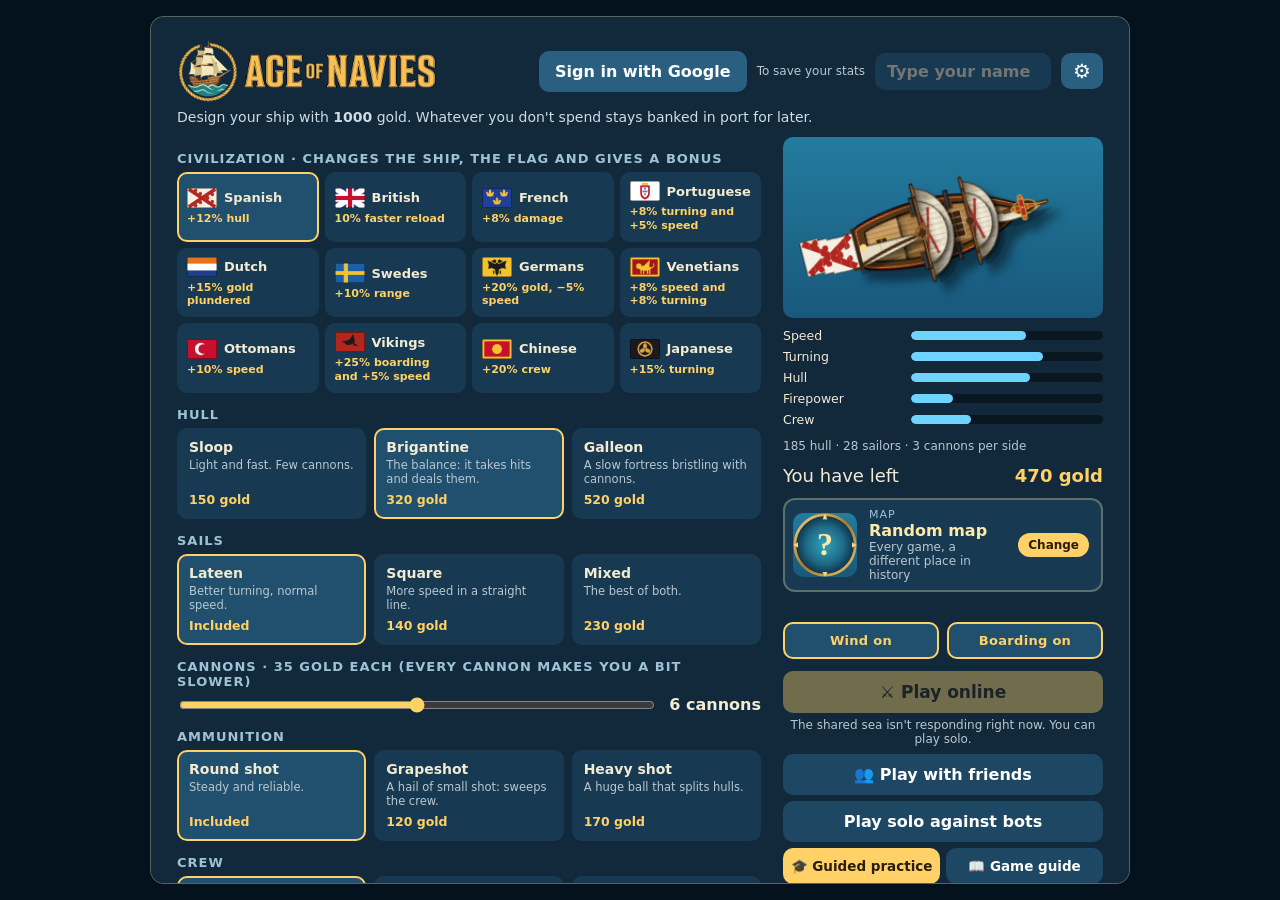
==== commit 27db487e: "El mar, 20 % más grande (7000 en vez de 6400): más lugar para cuando juegue mucha gente; las costas," ====
--- a/index.html
+++ b/index.html
@@ -28,8 +28,8 @@
   </style>
   <script>setTimeout(function () { document.documentElement.classList.remove('cargando'); }, 8000);</script>
   <noscript><style>html.cargando body > * { visibility: visible !important; } html.cargando body::before, html.cargando body::after { display: none; }</style></noscript>
-  <script type="importmap">{"imports":{"/src/agua.js":"/src/agua.js?v=749728d3","/src/arte-aleman.js":"/src/arte-aleman.js?v=749728d3","/src/arte-britanico.js":"/src/arte-britanico.js?v=749728d3","/src/arte-chino.js":"/src/arte-chino.js?v=749728d3","/src/arte-elegidos.js":"/src/arte-elegidos.js?v=749728d3","/src/arte-emblemas.js":"/src/arte-emblemas.js?v=749728d3","/src/arte-emblemas2.js":"/src/arte-emblemas2.js?v=749728d3","/src/arte-emblemas3.js":"/src/arte-emblemas3.js?v=749728d3","/src/arte-emblemas4.js":"/src/arte-emblemas4.js?v=749728d3","/src/arte-espanol.js":"/src/arte-espanol.js?v=749728d3","/src/arte-frances.js":"/src/arte-frances.js?v=749728d3","/src/arte-holandes.js":"/src/arte-holandes.js?v=749728d3","/src/arte-japones.js":"/src/arte-japones.js?v=749728d3","/src/arte-motor.js":"/src/arte-motor.js?v=749728d3","/src/arte-otomano.js":"/src/arte-otomano.js?v=749728d3","/src/arte-portugues.js":"/src/arte-portugues.js?v=749728d3","/src/arte-real.js":"/src/arte-real.js?v=749728d3","/src/arte-realista.js":"/src/arte-realista.js?v=749728d3","/src/arte-sueco.js":"/src/arte-sueco.js?v=749728d3","/src/arte-veneciano.js":"/src/arte-veneciano.js?v=749728d3","/src/arte-vikingo.js":"/src/arte-vikingo.js?v=749728d3","/src/banderas.js":"/src/banderas.js?v=749728d3","/src/barcos.js":"/src/barcos.js?v=749728d3","/src/config.js":"/src/config.js?v=749728d3","/src/controles.js":"/src/controles.js?v=749728d3","/src/cuenta.js":"/src/cuenta.js?v=749728d3","/src/dibujo.js":"/src/dibujo.js?v=749728d3","/src/escenarios.js":"/src/escenarios.js?v=749728d3","/src/idioma.js":"/src/idioma.js?v=749728d3","/src/juego.js":"/src/juego.js?v=749728d3","/src/kraken-dibujo.js":"/src/kraken-dibujo.js?v=749728d3","/src/luces.js":"/src/luces.js?v=749728d3","/src/main.js":"/src/main.js?v=749728d3","/src/mapas.js":"/src/mapas.js?v=749728d3","/src/mundo.js":"/src/mundo.js?v=749728d3","/src/practica.js":"/src/practica.js?v=749728d3","/src/puerto.js":"/src/puerto.js?v=749728d3","/src/red.js":"/src/red.js?v=749728d3","/src/rng.js":"/src/rng.js?v=749728d3","/src/sonido.js":"/src/sonido.js?v=749728d3","/src/terreno-obrero.js":"/src/terreno-obrero.js?v=749728d3","/src/terreno.js":"/src/terreno.js?v=749728d3","/src/textos-historia.js":"/src/textos-historia.js?v=749728d3","/src/textos.js":"/src/textos.js?v=749728d3"}}</script>
-  <link rel="stylesheet" href="estilos.css?v=749728d3">
+  <script type="importmap">{"imports":{"/src/agua.js":"/src/agua.js?v=02eb19df","/src/arte-aleman.js":"/src/arte-aleman.js?v=02eb19df","/src/arte-britanico.js":"/src/arte-britanico.js?v=02eb19df","/src/arte-chino.js":"/src/arte-chino.js?v=02eb19df","/src/arte-elegidos.js":"/src/arte-elegidos.js?v=02eb19df","/src/arte-emblemas.js":"/src/arte-emblemas.js?v=02eb19df","/src/arte-emblemas2.js":"/src/arte-emblemas2.js?v=02eb19df","/src/arte-emblemas3.js":"/src/arte-emblemas3.js?v=02eb19df","/src/arte-emblemas4.js":"/src/arte-emblemas4.js?v=02eb19df","/src/arte-espanol.js":"/src/arte-espanol.js?v=02eb19df","/src/arte-frances.js":"/src/arte-frances.js?v=02eb19df","/src/arte-holandes.js":"/src/arte-holandes.js?v=02eb19df","/src/arte-japones.js":"/src/arte-japones.js?v=02eb19df","/src/arte-motor.js":"/src/arte-motor.js?v=02eb19df","/src/arte-otomano.js":"/src/arte-otomano.js?v=02eb19df","/src/arte-portugues.js":"/src/arte-portugues.js?v=02eb19df","/src/arte-real.js":"/src/arte-real.js?v=02eb19df","/src/arte-realista.js":"/src/arte-realista.js?v=02eb19df","/src/arte-sueco.js":"/src/arte-sueco.js?v=02eb19df","/src/arte-veneciano.js":"/src/arte-veneciano.js?v=02eb19df","/src/arte-vikingo.js":"/src/arte-vikingo.js?v=02eb19df","/src/banderas.js":"/src/banderas.js?v=02eb19df","/src/barcos.js":"/src/barcos.js?v=02eb19df","/src/config.js":"/src/config.js?v=02eb19df","/src/controles.js":"/src/controles.js?v=02eb19df","/src/cuenta.js":"/src/cuenta.js?v=02eb19df","/src/dibujo.js":"/src/dibujo.js?v=02eb19df","/src/escenarios.js":"/src/escenarios.js?v=02eb19df","/src/idioma.js":"/src/idioma.js?v=02eb19df","/src/juego.js":"/src/juego.js?v=02eb19df","/src/kraken-dibujo.js":"/src/kraken-dibujo.js?v=02eb19df","/src/luces.js":"/src/luces.js?v=02eb19df","/src/main.js":"/src/main.js?v=02eb19df","/src/mapas.js":"/src/mapas.js?v=02eb19df","/src/mundo.js":"/src/mundo.js?v=02eb19df","/src/practica.js":"/src/practica.js?v=02eb19df","/src/puerto.js":"/src/puerto.js?v=02eb19df","/src/red.js":"/src/red.js?v=02eb19df","/src/rng.js":"/src/rng.js?v=02eb19df","/src/sonido.js":"/src/sonido.js?v=02eb19df","/src/terreno-obrero.js":"/src/terreno-obrero.js?v=02eb19df","/src/terreno.js":"/src/terreno.js?v=02eb19df","/src/textos-historia.js":"/src/textos-historia.js?v=02eb19df","/src/textos.js":"/src/textos.js?v=02eb19df"}}</script>
+  <link rel="stylesheet" href="estilos.css?v=02eb19df">
 </head>
 <body>
   <canvas id="agua"></canvas>
@@ -303,7 +303,7 @@
     </div>
   </div>
 
-  <script src="vendor/supabase.min.js?v=749728d3" defer></script>
-  <script type="module" src="src/main.js?v=749728d3"></script>
+  <script src="vendor/supabase.min.js?v=02eb19df" defer></script>
+  <script type="module" src="src/main.js?v=02eb19df"></script>
 </body>
 </html>
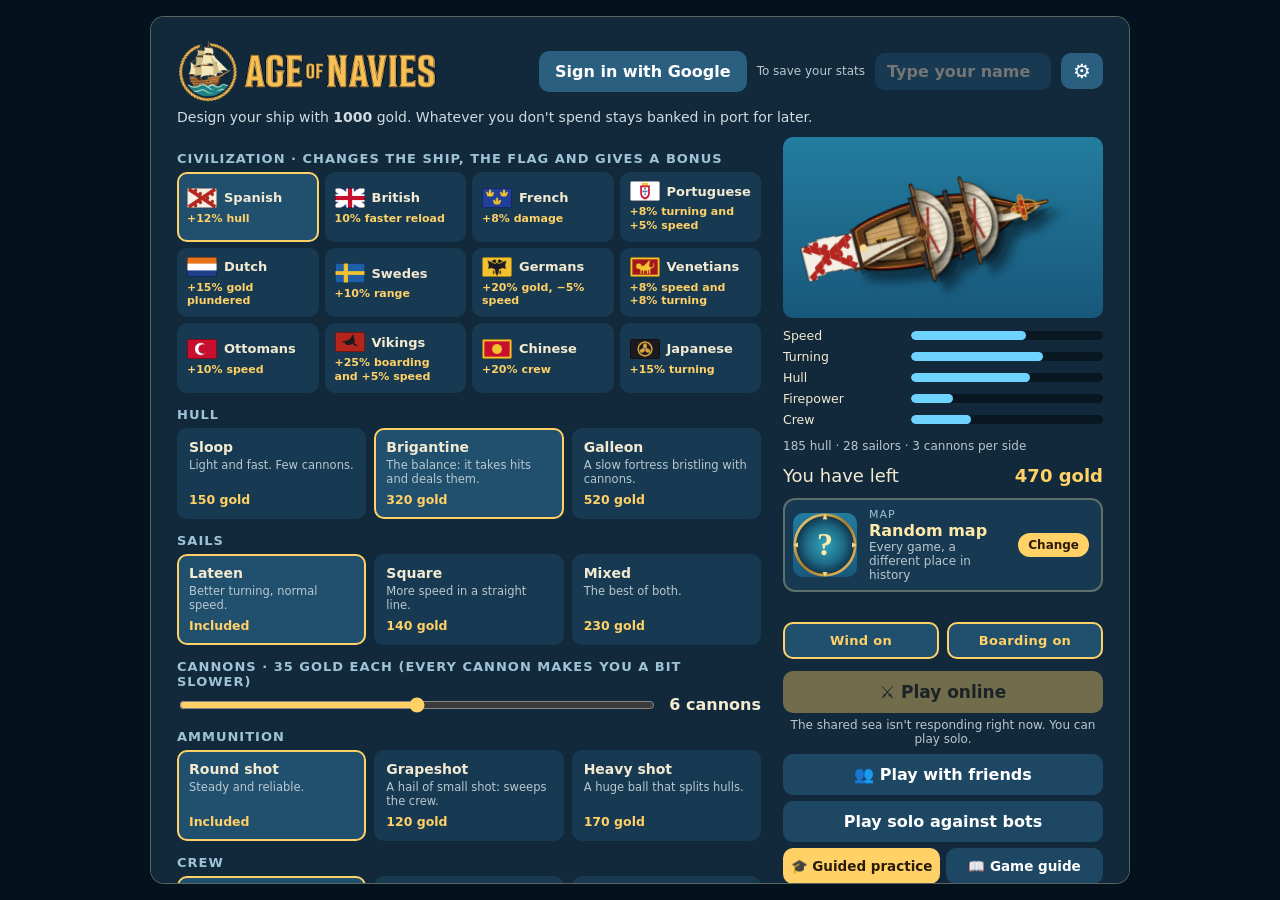
==== commit e81804aa: "Online preparado para mucha gente: cada jugador recibe la mitad de datos (solo los barcos a la vista" ====
--- a/index.html
+++ b/index.html
@@ -28,8 +28,8 @@
   </style>
   <script>setTimeout(function () { document.documentElement.classList.remove('cargando'); }, 8000);</script>
   <noscript><style>html.cargando body > * { visibility: visible !important; } html.cargando body::before, html.cargando body::after { display: none; }</style></noscript>
-  <script type="importmap">{"imports":{"/src/agua.js":"/src/agua.js?v=02eb19df","/src/arte-aleman.js":"/src/arte-aleman.js?v=02eb19df","/src/arte-britanico.js":"/src/arte-britanico.js?v=02eb19df","/src/arte-chino.js":"/src/arte-chino.js?v=02eb19df","/src/arte-elegidos.js":"/src/arte-elegidos.js?v=02eb19df","/src/arte-emblemas.js":"/src/arte-emblemas.js?v=02eb19df","/src/arte-emblemas2.js":"/src/arte-emblemas2.js?v=02eb19df","/src/arte-emblemas3.js":"/src/arte-emblemas3.js?v=02eb19df","/src/arte-emblemas4.js":"/src/arte-emblemas4.js?v=02eb19df","/src/arte-espanol.js":"/src/arte-espanol.js?v=02eb19df","/src/arte-frances.js":"/src/arte-frances.js?v=02eb19df","/src/arte-holandes.js":"/src/arte-holandes.js?v=02eb19df","/src/arte-japones.js":"/src/arte-japones.js?v=02eb19df","/src/arte-motor.js":"/src/arte-motor.js?v=02eb19df","/src/arte-otomano.js":"/src/arte-otomano.js?v=02eb19df","/src/arte-portugues.js":"/src/arte-portugues.js?v=02eb19df","/src/arte-real.js":"/src/arte-real.js?v=02eb19df","/src/arte-realista.js":"/src/arte-realista.js?v=02eb19df","/src/arte-sueco.js":"/src/arte-sueco.js?v=02eb19df","/src/arte-veneciano.js":"/src/arte-veneciano.js?v=02eb19df","/src/arte-vikingo.js":"/src/arte-vikingo.js?v=02eb19df","/src/banderas.js":"/src/banderas.js?v=02eb19df","/src/barcos.js":"/src/barcos.js?v=02eb19df","/src/config.js":"/src/config.js?v=02eb19df","/src/controles.js":"/src/controles.js?v=02eb19df","/src/cuenta.js":"/src/cuenta.js?v=02eb19df","/src/dibujo.js":"/src/dibujo.js?v=02eb19df","/src/escenarios.js":"/src/escenarios.js?v=02eb19df","/src/idioma.js":"/src/idioma.js?v=02eb19df","/src/juego.js":"/src/juego.js?v=02eb19df","/src/kraken-dibujo.js":"/src/kraken-dibujo.js?v=02eb19df","/src/luces.js":"/src/luces.js?v=02eb19df","/src/main.js":"/src/main.js?v=02eb19df","/src/mapas.js":"/src/mapas.js?v=02eb19df","/src/mundo.js":"/src/mundo.js?v=02eb19df","/src/practica.js":"/src/practica.js?v=02eb19df","/src/puerto.js":"/src/puerto.js?v=02eb19df","/src/red.js":"/src/red.js?v=02eb19df","/src/rng.js":"/src/rng.js?v=02eb19df","/src/sonido.js":"/src/sonido.js?v=02eb19df","/src/terreno-obrero.js":"/src/terreno-obrero.js?v=02eb19df","/src/terreno.js":"/src/terreno.js?v=02eb19df","/src/textos-historia.js":"/src/textos-historia.js?v=02eb19df","/src/textos.js":"/src/textos.js?v=02eb19df"}}</script>
-  <link rel="stylesheet" href="estilos.css?v=02eb19df">
+  <script type="importmap">{"imports":{"/src/agua.js":"/src/agua.js?v=5ce2fe6b","/src/arte-aleman.js":"/src/arte-aleman.js?v=5ce2fe6b","/src/arte-britanico.js":"/src/arte-britanico.js?v=5ce2fe6b","/src/arte-chino.js":"/src/arte-chino.js?v=5ce2fe6b","/src/arte-elegidos.js":"/src/arte-elegidos.js?v=5ce2fe6b","/src/arte-emblemas.js":"/src/arte-emblemas.js?v=5ce2fe6b","/src/arte-emblemas2.js":"/src/arte-emblemas2.js?v=5ce2fe6b","/src/arte-emblemas3.js":"/src/arte-emblemas3.js?v=5ce2fe6b","/src/arte-emblemas4.js":"/src/arte-emblemas4.js?v=5ce2fe6b","/src/arte-espanol.js":"/src/arte-espanol.js?v=5ce2fe6b","/src/arte-frances.js":"/src/arte-frances.js?v=5ce2fe6b","/src/arte-holandes.js":"/src/arte-holandes.js?v=5ce2fe6b","/src/arte-japones.js":"/src/arte-japones.js?v=5ce2fe6b","/src/arte-motor.js":"/src/arte-motor.js?v=5ce2fe6b","/src/arte-otomano.js":"/src/arte-otomano.js?v=5ce2fe6b","/src/arte-portugues.js":"/src/arte-portugues.js?v=5ce2fe6b","/src/arte-real.js":"/src/arte-real.js?v=5ce2fe6b","/src/arte-realista.js":"/src/arte-realista.js?v=5ce2fe6b","/src/arte-sueco.js":"/src/arte-sueco.js?v=5ce2fe6b","/src/arte-veneciano.js":"/src/arte-veneciano.js?v=5ce2fe6b","/src/arte-vikingo.js":"/src/arte-vikingo.js?v=5ce2fe6b","/src/banderas.js":"/src/banderas.js?v=5ce2fe6b","/src/barcos.js":"/src/barcos.js?v=5ce2fe6b","/src/config.js":"/src/config.js?v=5ce2fe6b","/src/controles.js":"/src/controles.js?v=5ce2fe6b","/src/cuenta.js":"/src/cuenta.js?v=5ce2fe6b","/src/dibujo.js":"/src/dibujo.js?v=5ce2fe6b","/src/escenarios.js":"/src/escenarios.js?v=5ce2fe6b","/src/idioma.js":"/src/idioma.js?v=5ce2fe6b","/src/juego.js":"/src/juego.js?v=5ce2fe6b","/src/kraken-dibujo.js":"/src/kraken-dibujo.js?v=5ce2fe6b","/src/luces.js":"/src/luces.js?v=5ce2fe6b","/src/main.js":"/src/main.js?v=5ce2fe6b","/src/mapas.js":"/src/mapas.js?v=5ce2fe6b","/src/mundo.js":"/src/mundo.js?v=5ce2fe6b","/src/practica.js":"/src/practica.js?v=5ce2fe6b","/src/puerto.js":"/src/puerto.js?v=5ce2fe6b","/src/red.js":"/src/red.js?v=5ce2fe6b","/src/rng.js":"/src/rng.js?v=5ce2fe6b","/src/sonido.js":"/src/sonido.js?v=5ce2fe6b","/src/terreno-obrero.js":"/src/terreno-obrero.js?v=5ce2fe6b","/src/terreno.js":"/src/terreno.js?v=5ce2fe6b","/src/textos-historia.js":"/src/textos-historia.js?v=5ce2fe6b","/src/textos.js":"/src/textos.js?v=5ce2fe6b"}}</script>
+  <link rel="stylesheet" href="estilos.css?v=5ce2fe6b">
 </head>
 <body>
   <canvas id="agua"></canvas>
@@ -303,7 +303,7 @@
     </div>
   </div>
 
-  <script src="vendor/supabase.min.js?v=02eb19df" defer></script>
-  <script type="module" src="src/main.js?v=02eb19df"></script>
+  <script src="vendor/supabase.min.js?v=5ce2fe6b" defer></script>
+  <script type="module" src="src/main.js?v=5ce2fe6b"></script>
 </body>
 </html>
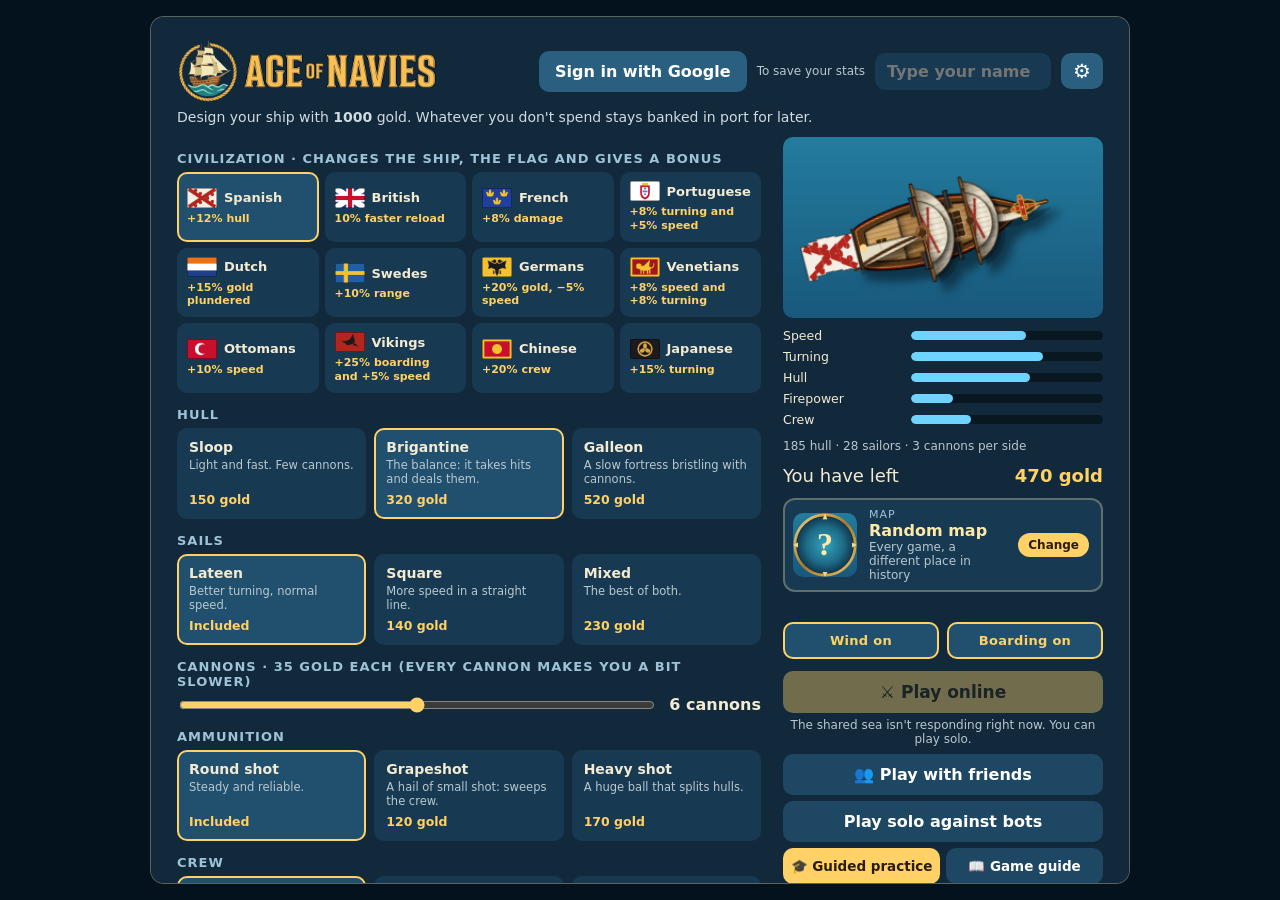
==== commit 74a37d69: "Clanes, amigos y chat del clan: base de datos con cargos navales y permisos, emblemas por capas (17 " ====
--- a/index.html
+++ b/index.html
@@ -28,8 +28,8 @@
   </style>
   <script>setTimeout(function () { document.documentElement.classList.remove('cargando'); }, 8000);</script>
   <noscript><style>html.cargando body > * { visibility: visible !important; } html.cargando body::before, html.cargando body::after { display: none; }</style></noscript>
-  <script type="importmap">{"imports":{"/src/agua.js":"/src/agua.js?v=5ce2fe6b","/src/arte-aleman.js":"/src/arte-aleman.js?v=5ce2fe6b","/src/arte-britanico.js":"/src/arte-britanico.js?v=5ce2fe6b","/src/arte-chino.js":"/src/arte-chino.js?v=5ce2fe6b","/src/arte-elegidos.js":"/src/arte-elegidos.js?v=5ce2fe6b","/src/arte-emblemas.js":"/src/arte-emblemas.js?v=5ce2fe6b","/src/arte-emblemas2.js":"/src/arte-emblemas2.js?v=5ce2fe6b","/src/arte-emblemas3.js":"/src/arte-emblemas3.js?v=5ce2fe6b","/src/arte-emblemas4.js":"/src/arte-emblemas4.js?v=5ce2fe6b","/src/arte-espanol.js":"/src/arte-espanol.js?v=5ce2fe6b","/src/arte-frances.js":"/src/arte-frances.js?v=5ce2fe6b","/src/arte-holandes.js":"/src/arte-holandes.js?v=5ce2fe6b","/src/arte-japones.js":"/src/arte-japones.js?v=5ce2fe6b","/src/arte-motor.js":"/src/arte-motor.js?v=5ce2fe6b","/src/arte-otomano.js":"/src/arte-otomano.js?v=5ce2fe6b","/src/arte-portugues.js":"/src/arte-portugues.js?v=5ce2fe6b","/src/arte-real.js":"/src/arte-real.js?v=5ce2fe6b","/src/arte-realista.js":"/src/arte-realista.js?v=5ce2fe6b","/src/arte-sueco.js":"/src/arte-sueco.js?v=5ce2fe6b","/src/arte-veneciano.js":"/src/arte-veneciano.js?v=5ce2fe6b","/src/arte-vikingo.js":"/src/arte-vikingo.js?v=5ce2fe6b","/src/banderas.js":"/src/banderas.js?v=5ce2fe6b","/src/barcos.js":"/src/barcos.js?v=5ce2fe6b","/src/config.js":"/src/config.js?v=5ce2fe6b","/src/controles.js":"/src/controles.js?v=5ce2fe6b","/src/cuenta.js":"/src/cuenta.js?v=5ce2fe6b","/src/dibujo.js":"/src/dibujo.js?v=5ce2fe6b","/src/escenarios.js":"/src/escenarios.js?v=5ce2fe6b","/src/idioma.js":"/src/idioma.js?v=5ce2fe6b","/src/juego.js":"/src/juego.js?v=5ce2fe6b","/src/kraken-dibujo.js":"/src/kraken-dibujo.js?v=5ce2fe6b","/src/luces.js":"/src/luces.js?v=5ce2fe6b","/src/main.js":"/src/main.js?v=5ce2fe6b","/src/mapas.js":"/src/mapas.js?v=5ce2fe6b","/src/mundo.js":"/src/mundo.js?v=5ce2fe6b","/src/practica.js":"/src/practica.js?v=5ce2fe6b","/src/puerto.js":"/src/puerto.js?v=5ce2fe6b","/src/red.js":"/src/red.js?v=5ce2fe6b","/src/rng.js":"/src/rng.js?v=5ce2fe6b","/src/sonido.js":"/src/sonido.js?v=5ce2fe6b","/src/terreno-obrero.js":"/src/terreno-obrero.js?v=5ce2fe6b","/src/terreno.js":"/src/terreno.js?v=5ce2fe6b","/src/textos-historia.js":"/src/textos-historia.js?v=5ce2fe6b","/src/textos.js":"/src/textos.js?v=5ce2fe6b"}}</script>
-  <link rel="stylesheet" href="estilos.css?v=5ce2fe6b">
+  <script type="importmap">{"imports":{"/src/agua.js":"/src/agua.js?v=b84a9230","/src/arte-aleman.js":"/src/arte-aleman.js?v=b84a9230","/src/arte-britanico.js":"/src/arte-britanico.js?v=b84a9230","/src/arte-chino.js":"/src/arte-chino.js?v=b84a9230","/src/arte-elegidos.js":"/src/arte-elegidos.js?v=b84a9230","/src/arte-emblemas.js":"/src/arte-emblemas.js?v=b84a9230","/src/arte-emblemas2.js":"/src/arte-emblemas2.js?v=b84a9230","/src/arte-emblemas3.js":"/src/arte-emblemas3.js?v=b84a9230","/src/arte-emblemas4.js":"/src/arte-emblemas4.js?v=b84a9230","/src/arte-espanol.js":"/src/arte-espanol.js?v=b84a9230","/src/arte-frances.js":"/src/arte-frances.js?v=b84a9230","/src/arte-holandes.js":"/src/arte-holandes.js?v=b84a9230","/src/arte-japones.js":"/src/arte-japones.js?v=b84a9230","/src/arte-motor.js":"/src/arte-motor.js?v=b84a9230","/src/arte-otomano.js":"/src/arte-otomano.js?v=b84a9230","/src/arte-portugues.js":"/src/arte-portugues.js?v=b84a9230","/src/arte-real.js":"/src/arte-real.js?v=b84a9230","/src/arte-realista.js":"/src/arte-realista.js?v=b84a9230","/src/arte-sueco.js":"/src/arte-sueco.js?v=b84a9230","/src/arte-veneciano.js":"/src/arte-veneciano.js?v=b84a9230","/src/arte-vikingo.js":"/src/arte-vikingo.js?v=b84a9230","/src/banderas.js":"/src/banderas.js?v=b84a9230","/src/barcos.js":"/src/barcos.js?v=b84a9230","/src/clanes.js":"/src/clanes.js?v=b84a9230","/src/config.js":"/src/config.js?v=b84a9230","/src/controles.js":"/src/controles.js?v=b84a9230","/src/cuenta.js":"/src/cuenta.js?v=b84a9230","/src/dibujo.js":"/src/dibujo.js?v=b84a9230","/src/emblemas.js":"/src/emblemas.js?v=b84a9230","/src/escenarios.js":"/src/escenarios.js?v=b84a9230","/src/idioma.js":"/src/idioma.js?v=b84a9230","/src/insignias.js":"/src/insignias.js?v=b84a9230","/src/juego.js":"/src/juego.js?v=b84a9230","/src/kraken-dibujo.js":"/src/kraken-dibujo.js?v=b84a9230","/src/luces.js":"/src/luces.js?v=b84a9230","/src/main.js":"/src/main.js?v=b84a9230","/src/mapas.js":"/src/mapas.js?v=b84a9230","/src/mundo.js":"/src/mundo.js?v=b84a9230","/src/practica.js":"/src/practica.js?v=b84a9230","/src/puerto.js":"/src/puerto.js?v=b84a9230","/src/red.js":"/src/red.js?v=b84a9230","/src/rng.js":"/src/rng.js?v=b84a9230","/src/sonido.js":"/src/sonido.js?v=b84a9230","/src/terreno-obrero.js":"/src/terreno-obrero.js?v=b84a9230","/src/terreno.js":"/src/terreno.js?v=b84a9230","/src/textos-historia.js":"/src/textos-historia.js?v=b84a9230","/src/textos.js":"/src/textos.js?v=b84a9230"}}</script>
+  <link rel="stylesheet" href="estilos.css?v=b84a9230">
 </head>
 <body>
   <canvas id="agua"></canvas>
@@ -303,7 +303,7 @@
     </div>
   </div>
 
-  <script src="vendor/supabase.min.js?v=5ce2fe6b" defer></script>
-  <script type="module" src="src/main.js?v=5ce2fe6b"></script>
+  <script src="vendor/supabase.min.js?v=b84a9230" defer></script>
+  <script type="module" src="src/main.js?v=b84a9230"></script>
 </body>
 </html>
--- a/estilos.css
+++ b/estilos.css
@@ -317,3 +317,39 @@
 .sala span { flex: 1; min-width: 0; display: flex; flex-direction: column; }
 .sala small { color: var(--suave); font-size: 12px; }
 .sala i { font-style: normal; font-weight: 700; font-size: 12px; color: #2a1c08; background: #ffd166; border-radius: 999px; padding: 5px 10px; }
+
+/* ---------- Clanes y amigos (src/clanes.js) ---------- */
+#pantalla-clan { z-index: 6; }
+.caja.clan { width: min(1040px, 100%); }
+.clan h2 { margin: 4px 0; } .clan h3 { margin: 16px 0 6px; font-size: 15px; color: var(--titulo); } .clan h4 { margin: 12px 0 6px; font-size: 13px; color: var(--rotulo); }
+.clan-pestanas { display: flex; flex-wrap: wrap; gap: 6px; margin: 10px 0; }
+.clan-pestanas .chip { padding: 8px 12px; letter-spacing: 0.3px; }
+.chip.elegida, .opcion-mini.elegida, .muestra.elegida { border-color: var(--acento); }
+.clan-aviso { min-height: 16px; } .clan-aviso.malo { color: var(--error); }
+.clan-fila { display: flex; align-items: center; gap: 12px; padding: 8px; border-radius: 10px; background: var(--tarjeta); margin: 6px 0; }
+.clan-fila-txt { flex: 1; display: flex; flex-direction: column; gap: 2px; }
+.clan-acciones { display: flex; gap: 6px; align-items: center; }
+.clan-cabecera { display: flex; gap: 16px; align-items: center; padding: 12px; border-radius: 12px; background: linear-gradient(90deg, color-mix(in srgb, var(--clan) 22%, transparent), transparent); border-left: 4px solid var(--clan); }
+.clan-datos { display: flex; flex-wrap: wrap; gap: 14px; font-size: 13px; margin-top: 6px; } .clan-datos span { display: inline-flex; align-items: center; gap: 4px; }
+.clan-tabla { display: flex; flex-direction: column; gap: 4px; }
+.clan-tabla-cab, .clan-tabla-fila { display: grid; grid-template-columns: 2fr 1.4fr 1.2fr 1fr 0.8fr; gap: 8px; align-items: center; padding: 6px 8px; border-radius: 8px; }
+.clan-tabla-cab { font-size: 12px; color: var(--suave); } .clan-tabla-fila { background: var(--tarjeta); } .clan-tabla-fila.yo { background: var(--tarjeta-elegida); }
+.clan-tabla-fila span { display: inline-flex; align-items: center; gap: 6px; }
+.campo.mini { font-size: 13px; padding: 4px 6px; width: auto; }
+.chat-lista { height: 340px; overflow-y: auto; display: flex; flex-direction: column; gap: 4px; padding: 8px; background: var(--campo); border-radius: 10px; }
+.chat-msj { display: flex; align-items: center; gap: 6px; flex-wrap: wrap; font-size: 14px; } .chat-msj.mio b { color: var(--yo); }
+.chat-msj small { color: var(--suave); font-size: 11px; } .chat-msj.sistema { color: var(--rotulo); font-style: italic; font-size: 13px; }
+.chat-bt { background: none; border: 0; cursor: pointer; opacity: 0.45; padding: 0 2px; } .chat-msj:hover .chat-bt { opacity: 1; }
+.chat-fijado { padding: 8px 10px; border-radius: 10px; background: var(--tarjeta-elegida); margin-bottom: 6px; font-size: 14px; }
+.chat-escribir, .clan-invitar { display: flex; gap: 8px; margin-top: 8px; } .chat-escribir .campo, .clan-invitar .campo { font-size: 15px; padding: 8px 10px; }
+.clan-actividad div { padding: 4px 0; border-bottom: 1px solid var(--borde); font-size: 14px; }
+.clan-editor { display: grid; grid-template-columns: 220px 1fr; gap: 18px; }
+.clan-vista { position: sticky; top: 0; align-self: start; display: flex; flex-direction: column; align-items: center; gap: 10px; padding: 12px; background: var(--tarjeta); border-radius: 12px; }
+.clan-vista-chica { display: flex; align-items: center; gap: 6px; font-size: 14px; }
+.clan-controles label { display: flex; flex-direction: column; gap: 4px; font-size: 13px; margin-bottom: 8px; } .clan-controles .campo { font-size: 15px; padding: 8px 10px; }
+.clan-grilla { display: grid; grid-template-columns: repeat(auto-fill, minmax(44px, 1fr)); gap: 5px; }
+.opcion-mini { background: var(--tarjeta); border: 2px solid transparent; border-radius: 8px; padding: 3px; cursor: pointer; display: flex; justify-content: center; }
+.clan-colores { display: flex; flex-wrap: wrap; gap: 4px; align-items: center; }
+.muestra { width: 22px; height: 22px; border-radius: 6px; border: 2px solid rgba(0, 0, 0, 0.35); cursor: pointer; padding: 0; }
+.clan-colores .libre { width: 34px; height: 26px; padding: 0; border: 0; background: none; cursor: pointer; }
+@media (max-width: 720px) { .clan-editor { grid-template-columns: 1fr; } .clan-vista { position: static; } .clan-tabla-cab, .clan-tabla-fila { grid-template-columns: 1.6fr 1.2fr 1fr; } .clan-tabla-cab span:nth-child(n+4), .clan-tabla-fila span:nth-child(n+4) { display: none; } }
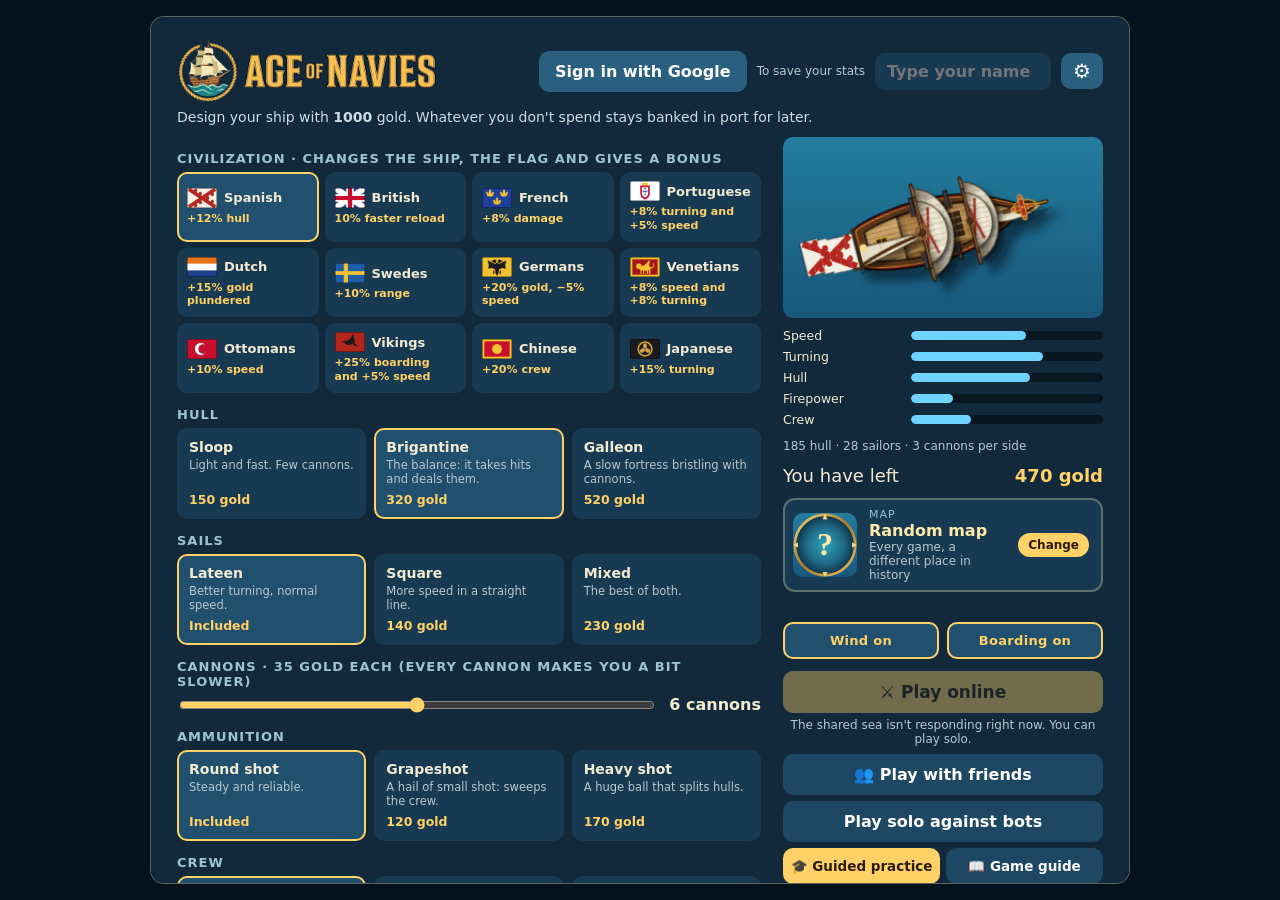
==== commit d6d33783: "Etapa 1: el servidor del online sabe quién juega (verifica la sesión, usa el nombre de la cuenta) e " ====
--- a/index.html
+++ b/index.html
@@ -28,8 +28,8 @@
   </style>
   <script>setTimeout(function () { document.documentElement.classList.remove('cargando'); }, 8000);</script>
   <noscript><style>html.cargando body > * { visibility: visible !important; } html.cargando body::before, html.cargando body::after { display: none; }</style></noscript>
-  <script type="importmap">{"imports":{"/src/agua.js":"/src/agua.js?v=b84a9230","/src/arte-aleman.js":"/src/arte-aleman.js?v=b84a9230","/src/arte-britanico.js":"/src/arte-britanico.js?v=b84a9230","/src/arte-chino.js":"/src/arte-chino.js?v=b84a9230","/src/arte-elegidos.js":"/src/arte-elegidos.js?v=b84a9230","/src/arte-emblemas.js":"/src/arte-emblemas.js?v=b84a9230","/src/arte-emblemas2.js":"/src/arte-emblemas2.js?v=b84a9230","/src/arte-emblemas3.js":"/src/arte-emblemas3.js?v=b84a9230","/src/arte-emblemas4.js":"/src/arte-emblemas4.js?v=b84a9230","/src/arte-espanol.js":"/src/arte-espanol.js?v=b84a9230","/src/arte-frances.js":"/src/arte-frances.js?v=b84a9230","/src/arte-holandes.js":"/src/arte-holandes.js?v=b84a9230","/src/arte-japones.js":"/src/arte-japones.js?v=b84a9230","/src/arte-motor.js":"/src/arte-motor.js?v=b84a9230","/src/arte-otomano.js":"/src/arte-otomano.js?v=b84a9230","/src/arte-portugues.js":"/src/arte-portugues.js?v=b84a9230","/src/arte-real.js":"/src/arte-real.js?v=b84a9230","/src/arte-realista.js":"/src/arte-realista.js?v=b84a9230","/src/arte-sueco.js":"/src/arte-sueco.js?v=b84a9230","/src/arte-veneciano.js":"/src/arte-veneciano.js?v=b84a9230","/src/arte-vikingo.js":"/src/arte-vikingo.js?v=b84a9230","/src/banderas.js":"/src/banderas.js?v=b84a9230","/src/barcos.js":"/src/barcos.js?v=b84a9230","/src/clanes.js":"/src/clanes.js?v=b84a9230","/src/config.js":"/src/config.js?v=b84a9230","/src/controles.js":"/src/controles.js?v=b84a9230","/src/cuenta.js":"/src/cuenta.js?v=b84a9230","/src/dibujo.js":"/src/dibujo.js?v=b84a9230","/src/emblemas.js":"/src/emblemas.js?v=b84a9230","/src/escenarios.js":"/src/escenarios.js?v=b84a9230","/src/idioma.js":"/src/idioma.js?v=b84a9230","/src/insignias.js":"/src/insignias.js?v=b84a9230","/src/juego.js":"/src/juego.js?v=b84a9230","/src/kraken-dibujo.js":"/src/kraken-dibujo.js?v=b84a9230","/src/luces.js":"/src/luces.js?v=b84a9230","/src/main.js":"/src/main.js?v=b84a9230","/src/mapas.js":"/src/mapas.js?v=b84a9230","/src/mundo.js":"/src/mundo.js?v=b84a9230","/src/practica.js":"/src/practica.js?v=b84a9230","/src/puerto.js":"/src/puerto.js?v=b84a9230","/src/red.js":"/src/red.js?v=b84a9230","/src/rng.js":"/src/rng.js?v=b84a9230","/src/sonido.js":"/src/sonido.js?v=b84a9230","/src/terreno-obrero.js":"/src/terreno-obrero.js?v=b84a9230","/src/terreno.js":"/src/terreno.js?v=b84a9230","/src/textos-historia.js":"/src/textos-historia.js?v=b84a9230","/src/textos.js":"/src/textos.js?v=b84a9230"}}</script>
-  <link rel="stylesheet" href="estilos.css?v=b84a9230">
+  <script type="importmap">{"imports":{"/src/agua.js":"/src/agua.js?v=8ed7b4c4","/src/arte-aleman.js":"/src/arte-aleman.js?v=8ed7b4c4","/src/arte-britanico.js":"/src/arte-britanico.js?v=8ed7b4c4","/src/arte-chino.js":"/src/arte-chino.js?v=8ed7b4c4","/src/arte-elegidos.js":"/src/arte-elegidos.js?v=8ed7b4c4","/src/arte-emblemas.js":"/src/arte-emblemas.js?v=8ed7b4c4","/src/arte-emblemas2.js":"/src/arte-emblemas2.js?v=8ed7b4c4","/src/arte-emblemas3.js":"/src/arte-emblemas3.js?v=8ed7b4c4","/src/arte-emblemas4.js":"/src/arte-emblemas4.js?v=8ed7b4c4","/src/arte-espanol.js":"/src/arte-espanol.js?v=8ed7b4c4","/src/arte-frances.js":"/src/arte-frances.js?v=8ed7b4c4","/src/arte-holandes.js":"/src/arte-holandes.js?v=8ed7b4c4","/src/arte-japones.js":"/src/arte-japones.js?v=8ed7b4c4","/src/arte-motor.js":"/src/arte-motor.js?v=8ed7b4c4","/src/arte-otomano.js":"/src/arte-otomano.js?v=8ed7b4c4","/src/arte-portugues.js":"/src/arte-portugues.js?v=8ed7b4c4","/src/arte-real.js":"/src/arte-real.js?v=8ed7b4c4","/src/arte-realista.js":"/src/arte-realista.js?v=8ed7b4c4","/src/arte-sueco.js":"/src/arte-sueco.js?v=8ed7b4c4","/src/arte-veneciano.js":"/src/arte-veneciano.js?v=8ed7b4c4","/src/arte-vikingo.js":"/src/arte-vikingo.js?v=8ed7b4c4","/src/banderas.js":"/src/banderas.js?v=8ed7b4c4","/src/barcos.js":"/src/barcos.js?v=8ed7b4c4","/src/clanes.js":"/src/clanes.js?v=8ed7b4c4","/src/config.js":"/src/config.js?v=8ed7b4c4","/src/controles.js":"/src/controles.js?v=8ed7b4c4","/src/cuenta.js":"/src/cuenta.js?v=8ed7b4c4","/src/dibujo.js":"/src/dibujo.js?v=8ed7b4c4","/src/emblemas.js":"/src/emblemas.js?v=8ed7b4c4","/src/escenarios.js":"/src/escenarios.js?v=8ed7b4c4","/src/idioma.js":"/src/idioma.js?v=8ed7b4c4","/src/insignias.js":"/src/insignias.js?v=8ed7b4c4","/src/juego.js":"/src/juego.js?v=8ed7b4c4","/src/kraken-dibujo.js":"/src/kraken-dibujo.js?v=8ed7b4c4","/src/luces.js":"/src/luces.js?v=8ed7b4c4","/src/main.js":"/src/main.js?v=8ed7b4c4","/src/mapas.js":"/src/mapas.js?v=8ed7b4c4","/src/mundo.js":"/src/mundo.js?v=8ed7b4c4","/src/practica.js":"/src/practica.js?v=8ed7b4c4","/src/puerto.js":"/src/puerto.js?v=8ed7b4c4","/src/red.js":"/src/red.js?v=8ed7b4c4","/src/rng.js":"/src/rng.js?v=8ed7b4c4","/src/sonido.js":"/src/sonido.js?v=8ed7b4c4","/src/terreno-obrero.js":"/src/terreno-obrero.js?v=8ed7b4c4","/src/terreno.js":"/src/terreno.js?v=8ed7b4c4","/src/textos-historia.js":"/src/textos-historia.js?v=8ed7b4c4","/src/textos.js":"/src/textos.js?v=8ed7b4c4"}}</script>
+  <link rel="stylesheet" href="estilos.css?v=8ed7b4c4">
 </head>
 <body>
   <canvas id="agua"></canvas>
@@ -303,7 +303,7 @@
     </div>
   </div>
 
-  <script src="vendor/supabase.min.js?v=b84a9230" defer></script>
-  <script type="module" src="src/main.js?v=b84a9230"></script>
+  <script src="vendor/supabase.min.js?v=8ed7b4c4" defer></script>
+  <script type="module" src="src/main.js?v=8ed7b4c4"></script>
 </body>
 </html>
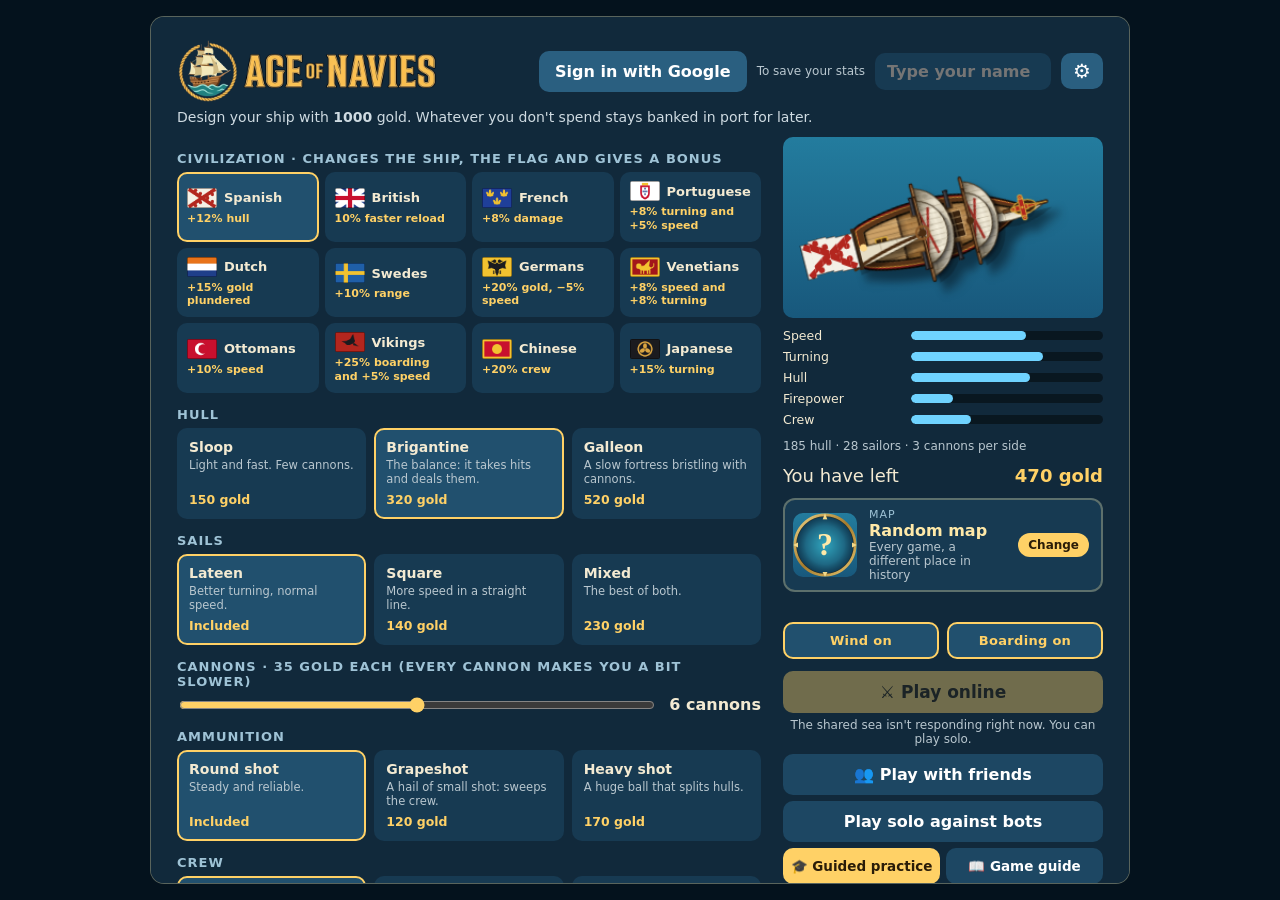
==== commit 1c8803c9: "Etapa 2: fichas de jugadores y de clanes (tocando cualquier nombre) y rankings por pestañas: mejores" ====
--- a/index.html
+++ b/index.html
@@ -28,8 +28,8 @@
   </style>
   <script>setTimeout(function () { document.documentElement.classList.remove('cargando'); }, 8000);</script>
   <noscript><style>html.cargando body > * { visibility: visible !important; } html.cargando body::before, html.cargando body::after { display: none; }</style></noscript>
-  <script type="importmap">{"imports":{"/src/agua.js":"/src/agua.js?v=8ed7b4c4","/src/arte-aleman.js":"/src/arte-aleman.js?v=8ed7b4c4","/src/arte-britanico.js":"/src/arte-britanico.js?v=8ed7b4c4","/src/arte-chino.js":"/src/arte-chino.js?v=8ed7b4c4","/src/arte-elegidos.js":"/src/arte-elegidos.js?v=8ed7b4c4","/src/arte-emblemas.js":"/src/arte-emblemas.js?v=8ed7b4c4","/src/arte-emblemas2.js":"/src/arte-emblemas2.js?v=8ed7b4c4","/src/arte-emblemas3.js":"/src/arte-emblemas3.js?v=8ed7b4c4","/src/arte-emblemas4.js":"/src/arte-emblemas4.js?v=8ed7b4c4","/src/arte-espanol.js":"/src/arte-espanol.js?v=8ed7b4c4","/src/arte-frances.js":"/src/arte-frances.js?v=8ed7b4c4","/src/arte-holandes.js":"/src/arte-holandes.js?v=8ed7b4c4","/src/arte-japones.js":"/src/arte-japones.js?v=8ed7b4c4","/src/arte-motor.js":"/src/arte-motor.js?v=8ed7b4c4","/src/arte-otomano.js":"/src/arte-otomano.js?v=8ed7b4c4","/src/arte-portugues.js":"/src/arte-portugues.js?v=8ed7b4c4","/src/arte-real.js":"/src/arte-real.js?v=8ed7b4c4","/src/arte-realista.js":"/src/arte-realista.js?v=8ed7b4c4","/src/arte-sueco.js":"/src/arte-sueco.js?v=8ed7b4c4","/src/arte-veneciano.js":"/src/arte-veneciano.js?v=8ed7b4c4","/src/arte-vikingo.js":"/src/arte-vikingo.js?v=8ed7b4c4","/src/banderas.js":"/src/banderas.js?v=8ed7b4c4","/src/barcos.js":"/src/barcos.js?v=8ed7b4c4","/src/clanes.js":"/src/clanes.js?v=8ed7b4c4","/src/config.js":"/src/config.js?v=8ed7b4c4","/src/controles.js":"/src/controles.js?v=8ed7b4c4","/src/cuenta.js":"/src/cuenta.js?v=8ed7b4c4","/src/dibujo.js":"/src/dibujo.js?v=8ed7b4c4","/src/emblemas.js":"/src/emblemas.js?v=8ed7b4c4","/src/escenarios.js":"/src/escenarios.js?v=8ed7b4c4","/src/idioma.js":"/src/idioma.js?v=8ed7b4c4","/src/insignias.js":"/src/insignias.js?v=8ed7b4c4","/src/juego.js":"/src/juego.js?v=8ed7b4c4","/src/kraken-dibujo.js":"/src/kraken-dibujo.js?v=8ed7b4c4","/src/luces.js":"/src/luces.js?v=8ed7b4c4","/src/main.js":"/src/main.js?v=8ed7b4c4","/src/mapas.js":"/src/mapas.js?v=8ed7b4c4","/src/mundo.js":"/src/mundo.js?v=8ed7b4c4","/src/practica.js":"/src/practica.js?v=8ed7b4c4","/src/puerto.js":"/src/puerto.js?v=8ed7b4c4","/src/red.js":"/src/red.js?v=8ed7b4c4","/src/rng.js":"/src/rng.js?v=8ed7b4c4","/src/sonido.js":"/src/sonido.js?v=8ed7b4c4","/src/terreno-obrero.js":"/src/terreno-obrero.js?v=8ed7b4c4","/src/terreno.js":"/src/terreno.js?v=8ed7b4c4","/src/textos-historia.js":"/src/textos-historia.js?v=8ed7b4c4","/src/textos.js":"/src/textos.js?v=8ed7b4c4"}}</script>
-  <link rel="stylesheet" href="estilos.css?v=8ed7b4c4">
+  <script type="importmap">{"imports":{"/src/agua.js":"/src/agua.js?v=abd2316f","/src/arte-aleman.js":"/src/arte-aleman.js?v=abd2316f","/src/arte-britanico.js":"/src/arte-britanico.js?v=abd2316f","/src/arte-chino.js":"/src/arte-chino.js?v=abd2316f","/src/arte-elegidos.js":"/src/arte-elegidos.js?v=abd2316f","/src/arte-emblemas.js":"/src/arte-emblemas.js?v=abd2316f","/src/arte-emblemas2.js":"/src/arte-emblemas2.js?v=abd2316f","/src/arte-emblemas3.js":"/src/arte-emblemas3.js?v=abd2316f","/src/arte-emblemas4.js":"/src/arte-emblemas4.js?v=abd2316f","/src/arte-espanol.js":"/src/arte-espanol.js?v=abd2316f","/src/arte-frances.js":"/src/arte-frances.js?v=abd2316f","/src/arte-holandes.js":"/src/arte-holandes.js?v=abd2316f","/src/arte-japones.js":"/src/arte-japones.js?v=abd2316f","/src/arte-motor.js":"/src/arte-motor.js?v=abd2316f","/src/arte-otomano.js":"/src/arte-otomano.js?v=abd2316f","/src/arte-portugues.js":"/src/arte-portugues.js?v=abd2316f","/src/arte-real.js":"/src/arte-real.js?v=abd2316f","/src/arte-realista.js":"/src/arte-realista.js?v=abd2316f","/src/arte-sueco.js":"/src/arte-sueco.js?v=abd2316f","/src/arte-veneciano.js":"/src/arte-veneciano.js?v=abd2316f","/src/arte-vikingo.js":"/src/arte-vikingo.js?v=abd2316f","/src/banderas.js":"/src/banderas.js?v=abd2316f","/src/barcos.js":"/src/barcos.js?v=abd2316f","/src/clanes.js":"/src/clanes.js?v=abd2316f","/src/config.js":"/src/config.js?v=abd2316f","/src/controles.js":"/src/controles.js?v=abd2316f","/src/cuenta.js":"/src/cuenta.js?v=abd2316f","/src/dibujo.js":"/src/dibujo.js?v=abd2316f","/src/emblemas.js":"/src/emblemas.js?v=abd2316f","/src/escenarios.js":"/src/escenarios.js?v=abd2316f","/src/idioma.js":"/src/idioma.js?v=abd2316f","/src/insignias.js":"/src/insignias.js?v=abd2316f","/src/juego.js":"/src/juego.js?v=abd2316f","/src/kraken-dibujo.js":"/src/kraken-dibujo.js?v=abd2316f","/src/luces.js":"/src/luces.js?v=abd2316f","/src/main.js":"/src/main.js?v=abd2316f","/src/mapas.js":"/src/mapas.js?v=abd2316f","/src/mundo.js":"/src/mundo.js?v=abd2316f","/src/practica.js":"/src/practica.js?v=abd2316f","/src/puerto.js":"/src/puerto.js?v=abd2316f","/src/red.js":"/src/red.js?v=abd2316f","/src/rng.js":"/src/rng.js?v=abd2316f","/src/sonido.js":"/src/sonido.js?v=abd2316f","/src/terreno-obrero.js":"/src/terreno-obrero.js?v=abd2316f","/src/terreno.js":"/src/terreno.js?v=abd2316f","/src/textos-historia.js":"/src/textos-historia.js?v=abd2316f","/src/textos.js":"/src/textos.js?v=abd2316f"}}</script>
+  <link rel="stylesheet" href="estilos.css?v=abd2316f">
 </head>
 <body>
   <canvas id="agua"></canvas>
@@ -222,7 +222,7 @@
     <div class="caja">
       <h2>⚓ <span id="per-nombre"></span></h2>
       <div id="per-datos" class="datos"></div>
-      <h3 data-t>Mejores saqueos</h3>
+      <h3 data-t>Rankings</h3>
       <div id="per-ranking"></div>
       <div class="botones">
         <button id="per-cambiar" class="boton" data-t>Cambiar nombre</button>
@@ -303,7 +303,7 @@
     </div>
   </div>
 
-  <script src="vendor/supabase.min.js?v=8ed7b4c4" defer></script>
-  <script type="module" src="src/main.js?v=8ed7b4c4"></script>
+  <script src="vendor/supabase.min.js?v=abd2316f" defer></script>
+  <script type="module" src="src/main.js?v=abd2316f"></script>
 </body>
 </html>
--- a/estilos.css
+++ b/estilos.css
@@ -353,3 +353,14 @@
 .muestra { width: 22px; height: 22px; border-radius: 6px; border: 2px solid rgba(0, 0, 0, 0.35); cursor: pointer; padding: 0; }
 .clan-colores .libre { width: 34px; height: 26px; padding: 0; border: 0; background: none; cursor: pointer; }
 @media (max-width: 720px) { .clan-editor { grid-template-columns: 1fr; } .clan-vista { position: static; } .clan-tabla-cab, .clan-tabla-fila { grid-template-columns: 1.6fr 1.2fr 1fr; } .clan-tabla-cab span:nth-child(n+4), .clan-tabla-fila span:nth-child(n+4) { display: none; } }
+
+/* Fichas: perfil público de un jugador y ficha de un clan (src/clanes.js) */
+#pantalla-ficha { z-index: 8; }
+.caja.ficha { width: min(680px, 100%); }
+.enlace-ficha { font: inherit; color: inherit; background: none; border: 0; padding: 0; cursor: pointer; display: inline-flex; align-items: center; gap: 4px; text-align: left; }
+.enlace-ficha:hover { color: var(--acento); text-decoration: underline; }
+.ficha-clan { display: flex; flex-wrap: wrap; align-items: center; gap: 12px; padding: 8px 10px; border-radius: 10px; background: var(--tarjeta); margin: 8px 0; }
+.ficha-fila { grid-template-columns: 2fr 1.4fr 1.2fr; }
+.ficha-rangos { display: flex; flex-wrap: wrap; gap: 10px; margin: 6px 0; }
+.rank-pestanas .chip { font-size: 12px; padding: 6px 9px; }
+#per-ranking .fila.yo { background: var(--tarjeta-elegida); }
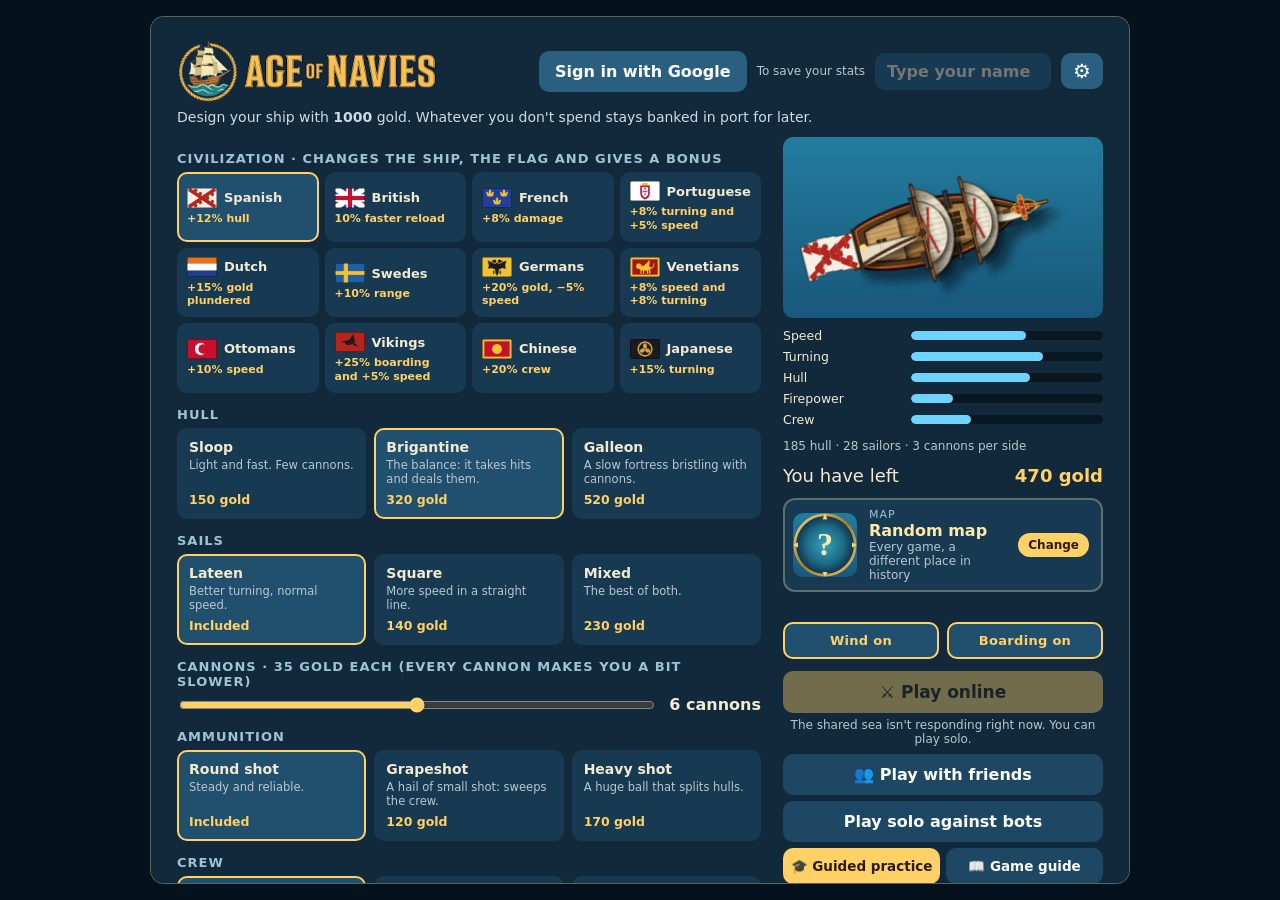
==== commit 66a73fd5: "Etapa 3: motor de guerra con dos bandos y su puerto, cañones de costa, reaparecer con las mejoras y " ====
--- a/index.html
+++ b/index.html
@@ -28,8 +28,8 @@
   </style>
   <script>setTimeout(function () { document.documentElement.classList.remove('cargando'); }, 8000);</script>
   <noscript><style>html.cargando body > * { visibility: visible !important; } html.cargando body::before, html.cargando body::after { display: none; }</style></noscript>
-  <script type="importmap">{"imports":{"/src/agua.js":"/src/agua.js?v=abd2316f","/src/arte-aleman.js":"/src/arte-aleman.js?v=abd2316f","/src/arte-britanico.js":"/src/arte-britanico.js?v=abd2316f","/src/arte-chino.js":"/src/arte-chino.js?v=abd2316f","/src/arte-elegidos.js":"/src/arte-elegidos.js?v=abd2316f","/src/arte-emblemas.js":"/src/arte-emblemas.js?v=abd2316f","/src/arte-emblemas2.js":"/src/arte-emblemas2.js?v=abd2316f","/src/arte-emblemas3.js":"/src/arte-emblemas3.js?v=abd2316f","/src/arte-emblemas4.js":"/src/arte-emblemas4.js?v=abd2316f","/src/arte-espanol.js":"/src/arte-espanol.js?v=abd2316f","/src/arte-frances.js":"/src/arte-frances.js?v=abd2316f","/src/arte-holandes.js":"/src/arte-holandes.js?v=abd2316f","/src/arte-japones.js":"/src/arte-japones.js?v=abd2316f","/src/arte-motor.js":"/src/arte-motor.js?v=abd2316f","/src/arte-otomano.js":"/src/arte-otomano.js?v=abd2316f","/src/arte-portugues.js":"/src/arte-portugues.js?v=abd2316f","/src/arte-real.js":"/src/arte-real.js?v=abd2316f","/src/arte-realista.js":"/src/arte-realista.js?v=abd2316f","/src/arte-sueco.js":"/src/arte-sueco.js?v=abd2316f","/src/arte-veneciano.js":"/src/arte-veneciano.js?v=abd2316f","/src/arte-vikingo.js":"/src/arte-vikingo.js?v=abd2316f","/src/banderas.js":"/src/banderas.js?v=abd2316f","/src/barcos.js":"/src/barcos.js?v=abd2316f","/src/clanes.js":"/src/clanes.js?v=abd2316f","/src/config.js":"/src/config.js?v=abd2316f","/src/controles.js":"/src/controles.js?v=abd2316f","/src/cuenta.js":"/src/cuenta.js?v=abd2316f","/src/dibujo.js":"/src/dibujo.js?v=abd2316f","/src/emblemas.js":"/src/emblemas.js?v=abd2316f","/src/escenarios.js":"/src/escenarios.js?v=abd2316f","/src/idioma.js":"/src/idioma.js?v=abd2316f","/src/insignias.js":"/src/insignias.js?v=abd2316f","/src/juego.js":"/src/juego.js?v=abd2316f","/src/kraken-dibujo.js":"/src/kraken-dibujo.js?v=abd2316f","/src/luces.js":"/src/luces.js?v=abd2316f","/src/main.js":"/src/main.js?v=abd2316f","/src/mapas.js":"/src/mapas.js?v=abd2316f","/src/mundo.js":"/src/mundo.js?v=abd2316f","/src/practica.js":"/src/practica.js?v=abd2316f","/src/puerto.js":"/src/puerto.js?v=abd2316f","/src/red.js":"/src/red.js?v=abd2316f","/src/rng.js":"/src/rng.js?v=abd2316f","/src/sonido.js":"/src/sonido.js?v=abd2316f","/src/terreno-obrero.js":"/src/terreno-obrero.js?v=abd2316f","/src/terreno.js":"/src/terreno.js?v=abd2316f","/src/textos-historia.js":"/src/textos-historia.js?v=abd2316f","/src/textos.js":"/src/textos.js?v=abd2316f"}}</script>
-  <link rel="stylesheet" href="estilos.css?v=abd2316f">
+  <script type="importmap">{"imports":{"/src/agua.js":"/src/agua.js?v=42bb97fc","/src/arte-aleman.js":"/src/arte-aleman.js?v=42bb97fc","/src/arte-britanico.js":"/src/arte-britanico.js?v=42bb97fc","/src/arte-chino.js":"/src/arte-chino.js?v=42bb97fc","/src/arte-elegidos.js":"/src/arte-elegidos.js?v=42bb97fc","/src/arte-emblemas.js":"/src/arte-emblemas.js?v=42bb97fc","/src/arte-emblemas2.js":"/src/arte-emblemas2.js?v=42bb97fc","/src/arte-emblemas3.js":"/src/arte-emblemas3.js?v=42bb97fc","/src/arte-emblemas4.js":"/src/arte-emblemas4.js?v=42bb97fc","/src/arte-espanol.js":"/src/arte-espanol.js?v=42bb97fc","/src/arte-frances.js":"/src/arte-frances.js?v=42bb97fc","/src/arte-holandes.js":"/src/arte-holandes.js?v=42bb97fc","/src/arte-japones.js":"/src/arte-japones.js?v=42bb97fc","/src/arte-motor.js":"/src/arte-motor.js?v=42bb97fc","/src/arte-otomano.js":"/src/arte-otomano.js?v=42bb97fc","/src/arte-portugues.js":"/src/arte-portugues.js?v=42bb97fc","/src/arte-real.js":"/src/arte-real.js?v=42bb97fc","/src/arte-realista.js":"/src/arte-realista.js?v=42bb97fc","/src/arte-sueco.js":"/src/arte-sueco.js?v=42bb97fc","/src/arte-veneciano.js":"/src/arte-veneciano.js?v=42bb97fc","/src/arte-vikingo.js":"/src/arte-vikingo.js?v=42bb97fc","/src/banderas.js":"/src/banderas.js?v=42bb97fc","/src/barcos.js":"/src/barcos.js?v=42bb97fc","/src/clanes.js":"/src/clanes.js?v=42bb97fc","/src/config.js":"/src/config.js?v=42bb97fc","/src/controles.js":"/src/controles.js?v=42bb97fc","/src/cuenta.js":"/src/cuenta.js?v=42bb97fc","/src/dibujo.js":"/src/dibujo.js?v=42bb97fc","/src/emblemas.js":"/src/emblemas.js?v=42bb97fc","/src/escenarios.js":"/src/escenarios.js?v=42bb97fc","/src/idioma.js":"/src/idioma.js?v=42bb97fc","/src/insignias.js":"/src/insignias.js?v=42bb97fc","/src/juego.js":"/src/juego.js?v=42bb97fc","/src/kraken-dibujo.js":"/src/kraken-dibujo.js?v=42bb97fc","/src/luces.js":"/src/luces.js?v=42bb97fc","/src/main.js":"/src/main.js?v=42bb97fc","/src/mapas.js":"/src/mapas.js?v=42bb97fc","/src/marcador.js":"/src/marcador.js?v=42bb97fc","/src/mundo.js":"/src/mundo.js?v=42bb97fc","/src/practica.js":"/src/practica.js?v=42bb97fc","/src/puerto.js":"/src/puerto.js?v=42bb97fc","/src/red.js":"/src/red.js?v=42bb97fc","/src/rng.js":"/src/rng.js?v=42bb97fc","/src/sonido.js":"/src/sonido.js?v=42bb97fc","/src/terreno-obrero.js":"/src/terreno-obrero.js?v=42bb97fc","/src/terreno.js":"/src/terreno.js?v=42bb97fc","/src/textos-historia.js":"/src/textos-historia.js?v=42bb97fc","/src/textos.js":"/src/textos.js?v=42bb97fc"}}</script>
+  <link rel="stylesheet" href="estilos.css?v=42bb97fc">
 </head>
 <body>
   <canvas id="agua"></canvas>
@@ -303,7 +303,7 @@
     </div>
   </div>
 
-  <script src="vendor/supabase.min.js?v=abd2316f" defer></script>
-  <script type="module" src="src/main.js?v=abd2316f"></script>
+  <script src="vendor/supabase.min.js?v=42bb97fc" defer></script>
+  <script type="module" src="src/main.js?v=42bb97fc"></script>
 </body>
 </html>
--- a/estilos.css
+++ b/estilos.css
@@ -364,3 +364,28 @@
 .ficha-rangos { display: flex; flex-wrap: wrap; gap: 10px; margin: 6px 0; }
 .rank-pestanas .chip { font-size: 12px; padding: 6px 9px; }
 #per-ranking .fila.yo { background: var(--tarjeta-elegida); }
+
+/* Marcador de las guerras (src/marcador.js), estilo el Clash del LoL: franja arriba al centro */
+#marcador-guerra { position: fixed; top: 10px; left: 50%; transform: translateX(-50%); z-index: 4; pointer-events: none; display: flex; flex-direction: column; align-items: center; gap: 4px; font-family: system-ui, sans-serif; }
+.mg-franja { display: flex; align-items: stretch; background: linear-gradient(180deg, rgba(5, 18, 28, 0.92), rgba(5, 18, 28, 0.78)); border: 1px solid var(--borde-oro); border-radius: 14px; box-shadow: 0 6px 24px rgba(0, 0, 0, 0.45); overflow: hidden; }
+.mg-bando { display: flex; align-items: center; gap: 10px; padding: 8px 14px; min-width: 250px; background: linear-gradient(90deg, color-mix(in srgb, var(--bando) 38%, transparent), transparent); border-left: 4px solid var(--bando); }
+.mg-bando.der { flex-direction: row-reverse; background: linear-gradient(270deg, color-mix(in srgb, var(--bando) 38%, transparent), transparent); border-left: 0; border-right: 4px solid var(--bando); text-align: right; }
+.mg-bando.mio { box-shadow: inset 0 -3px 0 var(--bando); }
+.mg-pastilla { width: 30px; height: 30px; border-radius: 50%; background: var(--bando); border: 2px solid rgba(0, 0, 0, 0.4); }
+.mg-nombre { display: flex; flex-direction: column; line-height: 1.1; flex: 1; min-width: 0; }
+.mg-nombre b { color: var(--bando); font-size: 15px; letter-spacing: 0.5px; } .mg-nombre span { color: var(--marfil); font-size: 12px; white-space: nowrap; overflow: hidden; text-overflow: ellipsis; max-width: 150px; }
+.mg-puntos { font-size: 34px; font-weight: 900; color: #fff; min-width: 54px; text-align: center; text-shadow: 0 2px 6px rgba(0, 0, 0, 0.6); font-variant-numeric: tabular-nums; }
+.mg-puntos.salta { animation: mg-salta 0.6s ease-out; }
+@keyframes mg-salta { 0% { transform: scale(1.7); color: #ffd166; } 100% { transform: scale(1); } }
+.mg-centro { display: flex; flex-direction: column; align-items: center; justify-content: center; padding: 4px 16px; background: rgba(0, 0, 0, 0.35); min-width: 96px; }
+.mg-tiempo { font-size: 22px; font-weight: 800; color: var(--oro); font-variant-numeric: tabular-nums; } .mg-tiempo.ultimo { color: #ff8a8a; animation: mg-late 1s infinite; }
+@keyframes mg-late { 50% { opacity: 0.55; } }
+.mg-modo { font-size: 10.5px; letter-spacing: 1.2px; text-transform: uppercase; color: var(--suave); }
+.mg-abajo { font-size: 13px; font-weight: 700; color: var(--marfil); text-shadow: 0 1px 3px #000; }
+.mg-zonas { display: flex; gap: 5px; } .mg-zona { width: 24px; height: 24px; border-radius: 6px; background: var(--z); border: 2px solid rgba(0, 0, 0, 0.5); color: #fff; font-weight: 800; font-size: 12px; display: flex; align-items: center; justify-content: center; text-shadow: 0 1px 2px #000; }
+.mg-zona.disputa { border-color: #ff8a3d; animation: mg-late 0.8s infinite; }
+.mg-fin { margin-top: 18vh; display: flex; flex-direction: column; align-items: center; gap: 6px; padding: 22px 46px; border-radius: 18px; background: rgba(5, 18, 28, 0.9); border: 1px solid var(--borde-oro); }
+.mg-fin b { font-size: 40px; } .mg-fin span { font-size: 30px; font-weight: 800; color: #fff; } .mg-fin em { font-style: normal; font-size: 18px; color: var(--oro); }
+@media (max-width: 760px) { .mg-bando { min-width: 0; padding: 6px 8px; } .mg-nombre span { display: none; } .mg-puntos { font-size: 26px; min-width: 40px; } }
+.en-guerra #avisos { margin-top: 118px; } .en-guerra #hud-cartel { margin-top: 110px; } .guerra-fin #avisos, .guerra-fin #hud-cartel { display: none; }
+#marcador-guerra { z-index: 6; }
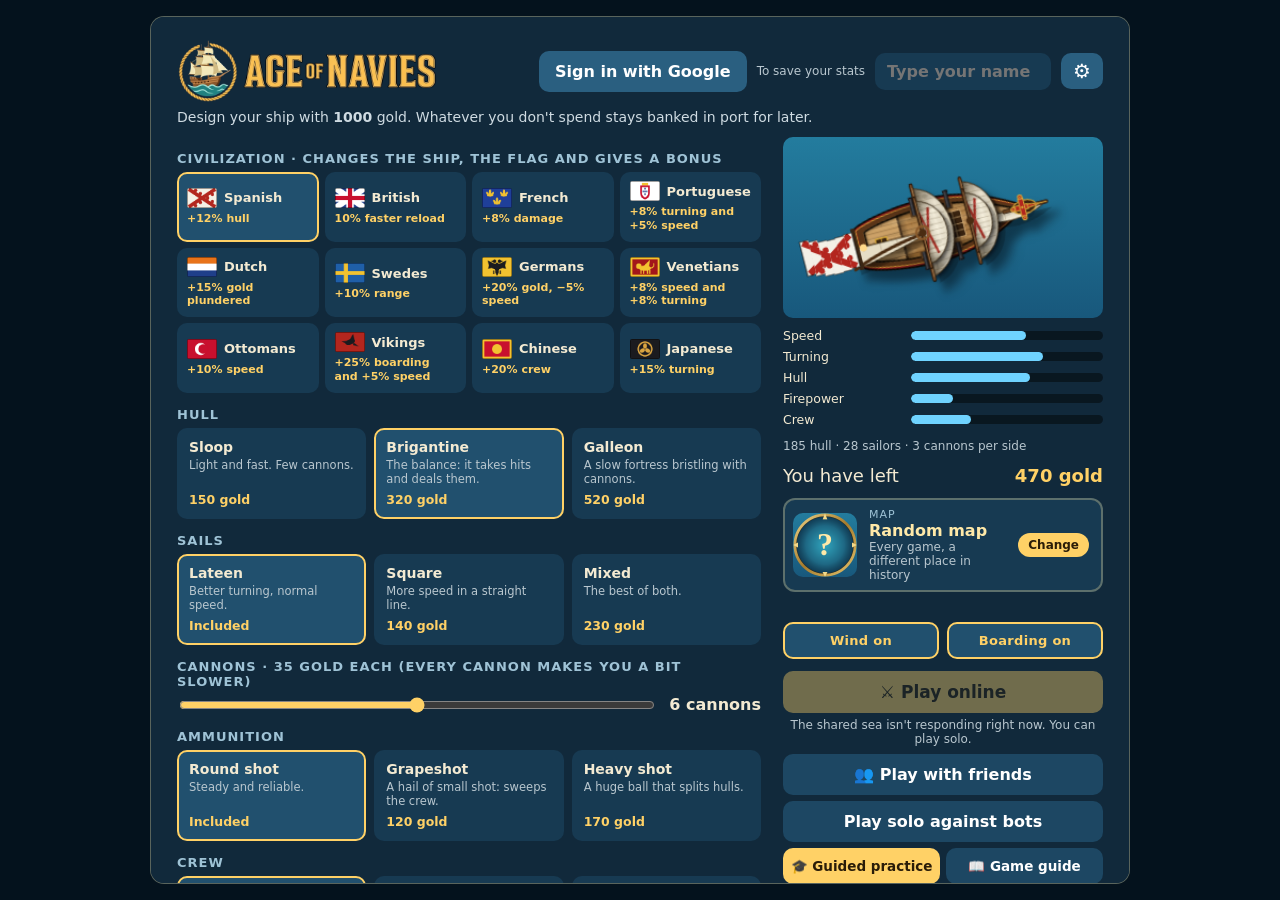
==== commit 8bf04ee7: "Guerras de clanes por dentro: desafíos, evento de fin de semana y ELO de clanes en la base de datos," ====
--- a/index.html
+++ b/index.html
@@ -28,8 +28,8 @@
   </style>
   <script>setTimeout(function () { document.documentElement.classList.remove('cargando'); }, 8000);</script>
   <noscript><style>html.cargando body > * { visibility: visible !important; } html.cargando body::before, html.cargando body::after { display: none; }</style></noscript>
-  <script type="importmap">{"imports":{"/src/agua.js":"/src/agua.js?v=42bb97fc","/src/arte-aleman.js":"/src/arte-aleman.js?v=42bb97fc","/src/arte-britanico.js":"/src/arte-britanico.js?v=42bb97fc","/src/arte-chino.js":"/src/arte-chino.js?v=42bb97fc","/src/arte-elegidos.js":"/src/arte-elegidos.js?v=42bb97fc","/src/arte-emblemas.js":"/src/arte-emblemas.js?v=42bb97fc","/src/arte-emblemas2.js":"/src/arte-emblemas2.js?v=42bb97fc","/src/arte-emblemas3.js":"/src/arte-emblemas3.js?v=42bb97fc","/src/arte-emblemas4.js":"/src/arte-emblemas4.js?v=42bb97fc","/src/arte-espanol.js":"/src/arte-espanol.js?v=42bb97fc","/src/arte-frances.js":"/src/arte-frances.js?v=42bb97fc","/src/arte-holandes.js":"/src/arte-holandes.js?v=42bb97fc","/src/arte-japones.js":"/src/arte-japones.js?v=42bb97fc","/src/arte-motor.js":"/src/arte-motor.js?v=42bb97fc","/src/arte-otomano.js":"/src/arte-otomano.js?v=42bb97fc","/src/arte-portugues.js":"/src/arte-portugues.js?v=42bb97fc","/src/arte-real.js":"/src/arte-real.js?v=42bb97fc","/src/arte-realista.js":"/src/arte-realista.js?v=42bb97fc","/src/arte-sueco.js":"/src/arte-sueco.js?v=42bb97fc","/src/arte-veneciano.js":"/src/arte-veneciano.js?v=42bb97fc","/src/arte-vikingo.js":"/src/arte-vikingo.js?v=42bb97fc","/src/banderas.js":"/src/banderas.js?v=42bb97fc","/src/barcos.js":"/src/barcos.js?v=42bb97fc","/src/clanes.js":"/src/clanes.js?v=42bb97fc","/src/config.js":"/src/config.js?v=42bb97fc","/src/controles.js":"/src/controles.js?v=42bb97fc","/src/cuenta.js":"/src/cuenta.js?v=42bb97fc","/src/dibujo.js":"/src/dibujo.js?v=42bb97fc","/src/emblemas.js":"/src/emblemas.js?v=42bb97fc","/src/escenarios.js":"/src/escenarios.js?v=42bb97fc","/src/idioma.js":"/src/idioma.js?v=42bb97fc","/src/insignias.js":"/src/insignias.js?v=42bb97fc","/src/juego.js":"/src/juego.js?v=42bb97fc","/src/kraken-dibujo.js":"/src/kraken-dibujo.js?v=42bb97fc","/src/luces.js":"/src/luces.js?v=42bb97fc","/src/main.js":"/src/main.js?v=42bb97fc","/src/mapas.js":"/src/mapas.js?v=42bb97fc","/src/marcador.js":"/src/marcador.js?v=42bb97fc","/src/mundo.js":"/src/mundo.js?v=42bb97fc","/src/practica.js":"/src/practica.js?v=42bb97fc","/src/puerto.js":"/src/puerto.js?v=42bb97fc","/src/red.js":"/src/red.js?v=42bb97fc","/src/rng.js":"/src/rng.js?v=42bb97fc","/src/sonido.js":"/src/sonido.js?v=42bb97fc","/src/terreno-obrero.js":"/src/terreno-obrero.js?v=42bb97fc","/src/terreno.js":"/src/terreno.js?v=42bb97fc","/src/textos-historia.js":"/src/textos-historia.js?v=42bb97fc","/src/textos.js":"/src/textos.js?v=42bb97fc"}}</script>
-  <link rel="stylesheet" href="estilos.css?v=42bb97fc">
+  <script type="importmap">{"imports":{"/src/agua.js":"/src/agua.js?v=56fb64b1","/src/arte-aleman.js":"/src/arte-aleman.js?v=56fb64b1","/src/arte-britanico.js":"/src/arte-britanico.js?v=56fb64b1","/src/arte-chino.js":"/src/arte-chino.js?v=56fb64b1","/src/arte-elegidos.js":"/src/arte-elegidos.js?v=56fb64b1","/src/arte-emblemas.js":"/src/arte-emblemas.js?v=56fb64b1","/src/arte-emblemas2.js":"/src/arte-emblemas2.js?v=56fb64b1","/src/arte-emblemas3.js":"/src/arte-emblemas3.js?v=56fb64b1","/src/arte-emblemas4.js":"/src/arte-emblemas4.js?v=56fb64b1","/src/arte-espanol.js":"/src/arte-espanol.js?v=56fb64b1","/src/arte-frances.js":"/src/arte-frances.js?v=56fb64b1","/src/arte-holandes.js":"/src/arte-holandes.js?v=56fb64b1","/src/arte-japones.js":"/src/arte-japones.js?v=56fb64b1","/src/arte-motor.js":"/src/arte-motor.js?v=56fb64b1","/src/arte-otomano.js":"/src/arte-otomano.js?v=56fb64b1","/src/arte-portugues.js":"/src/arte-portugues.js?v=56fb64b1","/src/arte-real.js":"/src/arte-real.js?v=56fb64b1","/src/arte-realista.js":"/src/arte-realista.js?v=56fb64b1","/src/arte-sueco.js":"/src/arte-sueco.js?v=56fb64b1","/src/arte-veneciano.js":"/src/arte-veneciano.js?v=56fb64b1","/src/arte-vikingo.js":"/src/arte-vikingo.js?v=56fb64b1","/src/banderas.js":"/src/banderas.js?v=56fb64b1","/src/barcos.js":"/src/barcos.js?v=56fb64b1","/src/clanes.js":"/src/clanes.js?v=56fb64b1","/src/config.js":"/src/config.js?v=56fb64b1","/src/controles.js":"/src/controles.js?v=56fb64b1","/src/cuenta.js":"/src/cuenta.js?v=56fb64b1","/src/dibujo.js":"/src/dibujo.js?v=56fb64b1","/src/emblemas.js":"/src/emblemas.js?v=56fb64b1","/src/escenarios.js":"/src/escenarios.js?v=56fb64b1","/src/idioma.js":"/src/idioma.js?v=56fb64b1","/src/insignias.js":"/src/insignias.js?v=56fb64b1","/src/juego.js":"/src/juego.js?v=56fb64b1","/src/kraken-dibujo.js":"/src/kraken-dibujo.js?v=56fb64b1","/src/luces.js":"/src/luces.js?v=56fb64b1","/src/main.js":"/src/main.js?v=56fb64b1","/src/mapas.js":"/src/mapas.js?v=56fb64b1","/src/marcador.js":"/src/marcador.js?v=56fb64b1","/src/mundo.js":"/src/mundo.js?v=56fb64b1","/src/practica.js":"/src/practica.js?v=56fb64b1","/src/puerto.js":"/src/puerto.js?v=56fb64b1","/src/red.js":"/src/red.js?v=56fb64b1","/src/rng.js":"/src/rng.js?v=56fb64b1","/src/sonido.js":"/src/sonido.js?v=56fb64b1","/src/terreno-obrero.js":"/src/terreno-obrero.js?v=56fb64b1","/src/terreno.js":"/src/terreno.js?v=56fb64b1","/src/textos-historia.js":"/src/textos-historia.js?v=56fb64b1","/src/textos.js":"/src/textos.js?v=56fb64b1"}}</script>
+  <link rel="stylesheet" href="estilos.css?v=56fb64b1">
 </head>
 <body>
   <canvas id="agua"></canvas>
@@ -303,7 +303,7 @@
     </div>
   </div>
 
-  <script src="vendor/supabase.min.js?v=42bb97fc" defer></script>
-  <script type="module" src="src/main.js?v=42bb97fc"></script>
+  <script src="vendor/supabase.min.js?v=56fb64b1" defer></script>
+  <script type="module" src="src/main.js?v=56fb64b1"></script>
 </body>
 </html>
